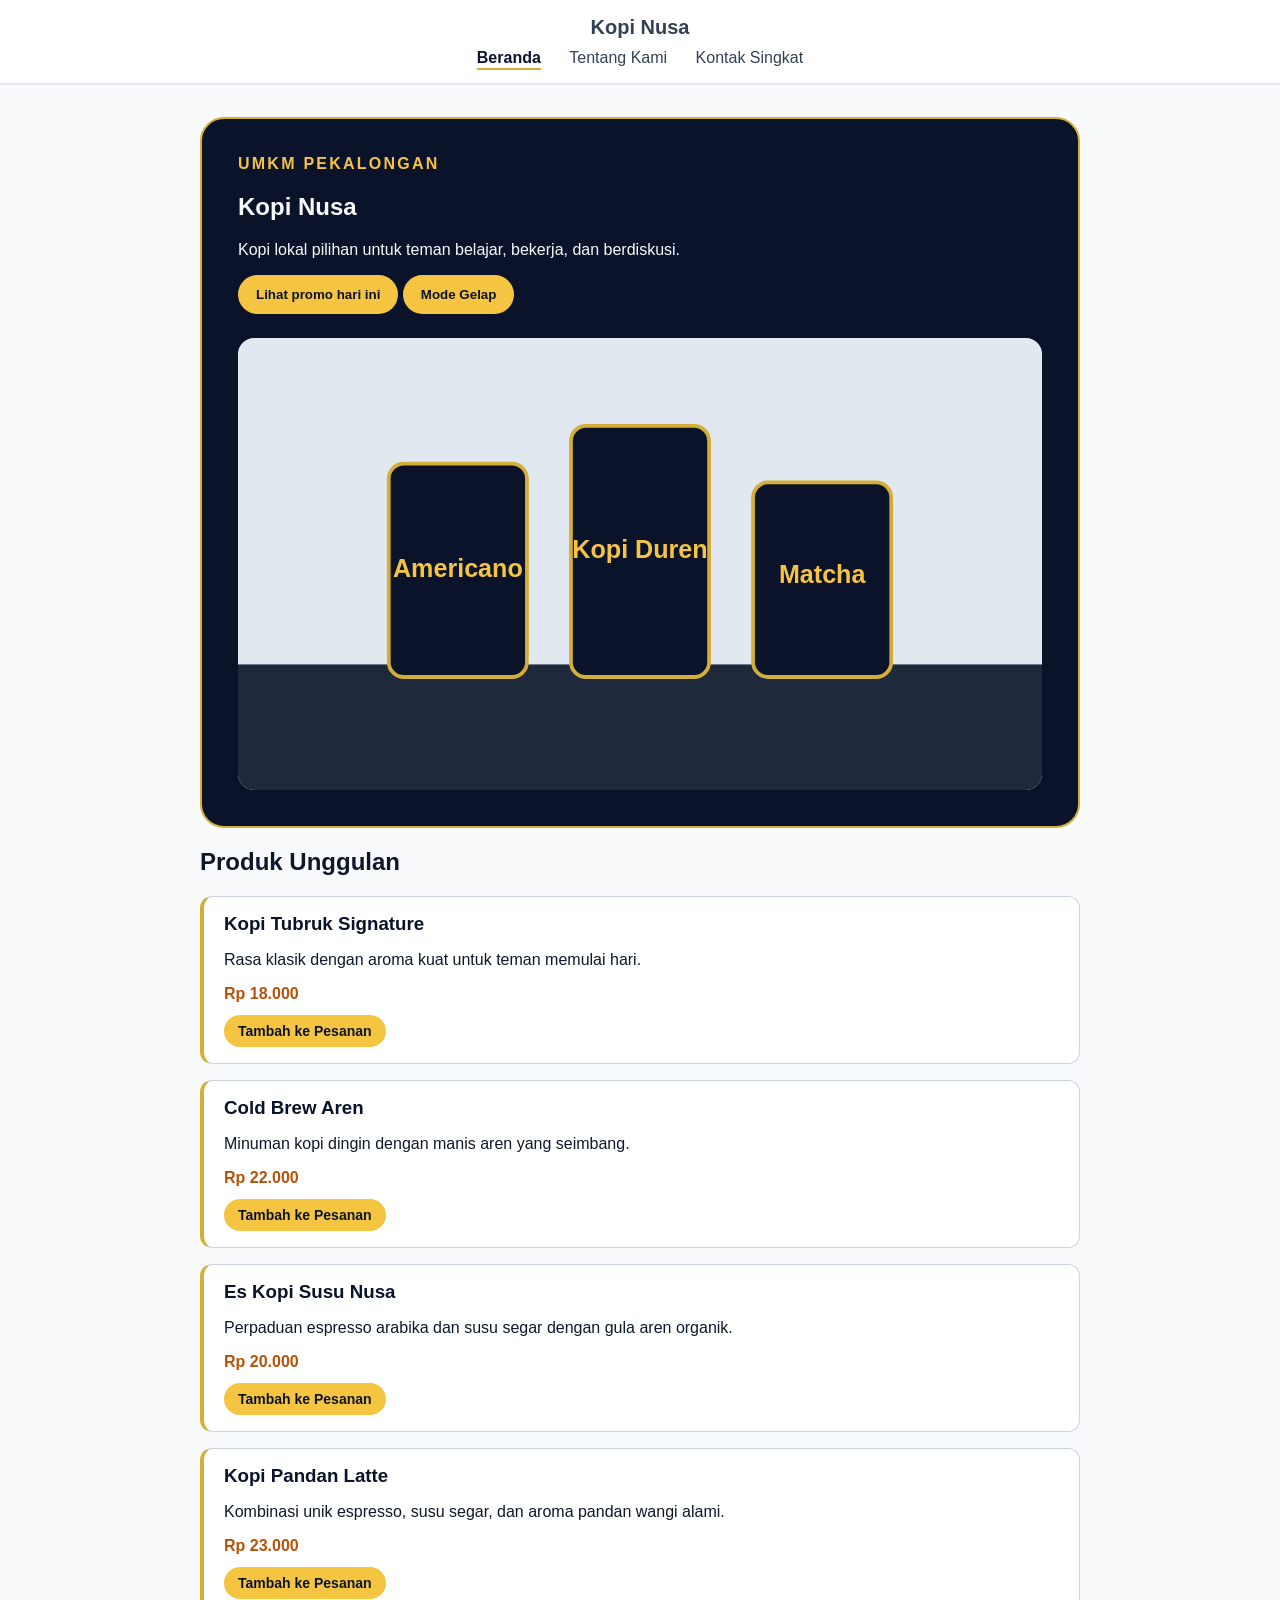
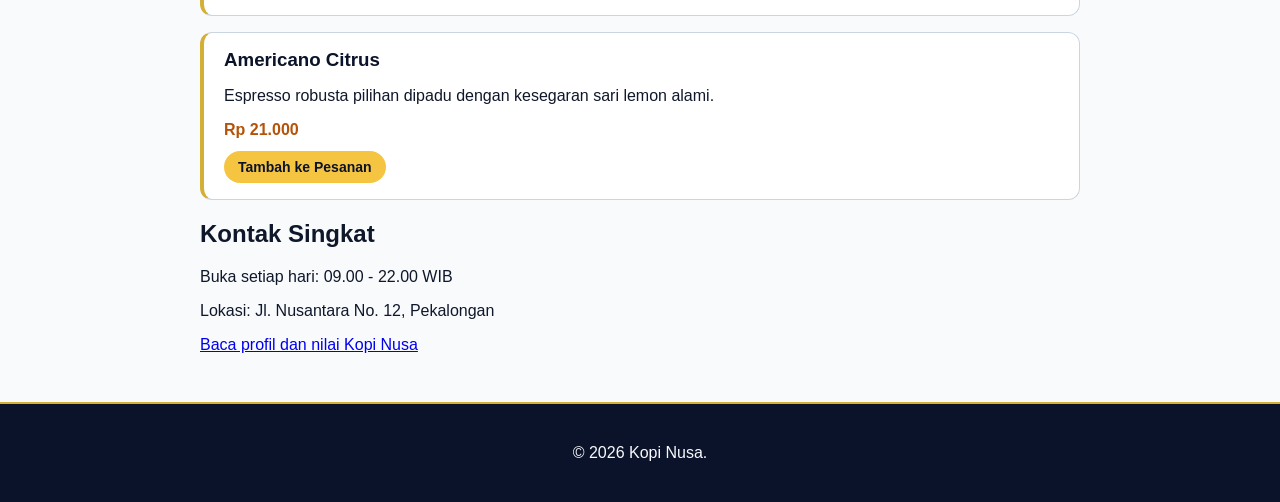
==== index.html @ 015fef8d "Tambah fitur pesanan dan promo" ====
<!doctype html>
<html lang="id">
<head>
  <meta charset="utf-8" />
  <meta name="viewport" content="width=device-width, initial-scale=1.0" />
  <title>Kopi Nusa Website UMKM</title>
  <link rel="stylesheet" href="css/style.css" />
</head>
<body>
 
  <a class="skip-link" href="#konten">Lewati ke konten utama</a>

  <header class="site-header">
    <nav class="nav" aria-label="Navigasi utama">
      <a class="brand" href="index.html">Kopi Nusa</a>
      <ul>
        <li><a aria-current="page" href="index.html">Beranda</a></li>
        <li><a href="js/tentang.html">Tentang Kami</a></li>
        <li><a href="#kontak">Kontak Singkat</a></li>
      </ul>
    </nav>
  </header>

  <main id="konten" class="page">
    <section class="hero" aria-labelledby="hero-title">
      <p class="eyebrow">UMKM Pekalongan</p>
      <h1 id="hero-title">Kopi Nusa</h1>
      <p>Kopi lokal pilihan untuk teman belajar, bekerja, dan berdiskusi.</p>
      <button id="promoButton" type="button">Lihat promo hari ini</button>
      <button id="themeButton" type="button">Mode Gelap</button>
     
      <img src="assets/images/etalase-kopi.svg" alt="Etalase Kopi Nusa berisi kemasan kopi Gayo, Kopi Nusa, dan Aren di atas meja" />
    </section>

    <section aria-labelledby="produk-title">
      <h2 id="produk-title">Produk Unggulan</h2>
      <div class="product-list">
        <article class="product-card">
          <h3>Kopi Tubruk Signature</h3>
          <p>Rasa klasik dengan aroma kuat untuk teman memulai hari.</p>
          <p class="price">Rp 18.000</p>
          <button class="order-button" type="button" aria-label="Tambah Kopi Tubruk Signature ke pesanan">Tambah ke Pesanan</button>
        </article>

        <article class="product-card">
          <h3>Cold Brew Aren</h3>
          <p>Minuman kopi dingin dengan manis aren yang seimbang.</p>
          <p class="price">Rp 22.000</p>
          <button class="order-button" type="button" aria-label="Tambah Cold Brew Aren ke pesanan">Tambah ke Pesanan</button>
        </article>

        <article class="product-card">
          <h3>Es Kopi Susu Nusa</h3>
          <p>Perpaduan espresso arabika dan susu segar dengan gula aren organik.</p>
          <p class="price">Rp 20.000</p>
          <button class="order-button" type="button" aria-label="Tambah Es Kopi Susu Nusa ke pesanan">Tambah ke Pesanan</button>
        </article>

        <article class="product-card">
          <h3>Kopi Pandan Latte</h3>
          <p>Kombinasi unik espresso, susu segar, dan aroma pandan wangi alami.</p>
          <p class="price">Rp 23.000</p>
          <button class="order-button" type="button" aria-label="Tambah Kopi Pandan Latte ke pesanan">Tambah ke Pesanan</button>
        </article>

        <article class="product-card">
          <h3>Americano Citrus</h3>
          <p>Espresso robusta pilihan dipadu dengan kesegaran sari lemon alami.</p>
          <p class="price">Rp 21.000</p>
          <button class="order-button" type="button" aria-label="Tambah Americano Citrus ke pesanan">Tambah ke Pesanan</button>
        </article>
      </div>

      <aside id="ringkasanPesanan" class="order-summary" aria-labelledby="ringkasan-title" hidden>
        <h3 id="ringkasan-title">Ringkasan Pesanan</h3>
        <ul id="daftarPesanan" class="order-list"></ul>
        <p class="order-total">Subtotal: <span id="subtotalPesanan">Rp 0</span></p>
        <p id="infoDiskon" class="order-discount" hidden></p>
        <p class="order-total">Total: <strong id="totalPesanan">Rp 0</strong></p>
        <button id="pesanWhatsApp" class="whatsapp-button" type="button">Pesan via WhatsApp</button>
        <button id="kosongkanPesanan" type="button">Kosongkan Pesanan</button>
      </aside>
    </section>

    <section id="kontak" aria-labelledby="kontak-title">
      <h2 id="kontak-title">Kontak Singkat</h2>
      <p>Buka setiap hari: 09.00 - 22.00 WIB</p>
      <p>Lokasi: Jl. Nusantara No. 12, Pekalongan</p>
      <p><a href="js/tentang.html">Baca profil dan nilai Kopi Nusa</a></p>
    </section>
  </main>

  <footer class="site-footer">
    <p>&copy; 2026 Kopi Nusa.</p>
  </footer>

  <div id="notifikasi" class="notifikasi" role="status" aria-live="polite"></div>

  <script src="js/script.js"></script>
</body>
</html>
---- css/style.css ----
*,
*::before,
*::after {
  box-sizing: border-box;
}

body {
  margin: 0;
  color: #0f172a;
  background: #f8fafc;
  font-family: Arial, sans-serif;
  transition: background-color 0.3s ease, color 0.3s ease;
}

/* 1. Skip Link */
.skip-link {
  position: absolute;
  left: -9999px;
  padding: 10px 14px;
  color: #0b132b;
  font-weight: 700;
  text-decoration: none;
  background: #f5c542;
  border-radius: 8px;
}

.skip-link:focus {
  top: 10px;
  left: 10px;
  z-index: 100;
}

/* 2. Header & Navigasi */
.site-header {
  position: sticky;
  top: 0;
  z-index: 50;
  padding: 16px 20px;
  background: #ffffff;
  border-bottom: 2px solid #e2e8f0;
  transition: background-color 0.3s ease, border-color 0.3s ease;
}

.nav {
  max-width: 920px;
  margin: 0 auto;
  text-align: center; 
}

.brand {
  display: inline-block;
  margin-bottom: 10px;
  color: #0b132b;
  font-size: 1.25rem;
  font-weight: 800;
  text-decoration: none;
}

.nav ul {
  padding: 0;
  margin: 0;
  list-style: none;
}

.nav li {
  display: inline-block;
  margin: 0 12px; 
}
.nav a {
  color: #334155;
  text-decoration: none;
}

.nav a[aria-current="page"] {
  color: #0b132b;
  font-weight: 800;
  border-bottom: 2px solid #d4af37;
  padding-bottom: 2px;
}

/* 3. Indikator Fokus Keyboard */
a:focus-visible,
button:focus-visible {
  outline: 3px solid #2563eb;
  outline-offset: 3px;
}

/* 4. Konten Utama & Hero */
.page {
  max-width: 920px;
  margin: 0 auto;
  padding: 32px 20px;
}

.hero {
  padding: 36px;
  color: #f8fafc;
  background: #0b132b;
  border: 2px solid #d4af37;
  border-radius: 24px;
  transition: background-color 0.3s ease, border-color 0.3s ease;
}

.eyebrow {
  margin: 0 0 8px;
  color: #f5c542;
  font-weight: 700;
  letter-spacing: 0.14em;
  text-transform: uppercase;
}

/* Gambar SVG */
img {
  display: block;
  max-width: 100%;
  height: auto;
  margin-top: 24px;
  border-radius: 16px;
}

/* 5. Kartu Produk */
.product-list {
  display: grid;
  gap: 16px;
  min-width: 0;
}

.product-card {
  min-width: 0;
  padding: 16px 20px;
  background: #ffffff;
  border: 1px solid #cbd5e1;
  border-left: 4px solid #d4af37;
  border-radius: 12px;
  cursor: pointer;
  transition: background-color 0.3s ease, border-color 0.3s ease, transform 0.15s ease;
}

.product-card h3 {
  margin: 0 0 8px;
  color: #0b132b;
  overflow-wrap: anywhere;
}

.product-card p {
  overflow-wrap: anywhere;
}

.price {
  margin: 8px 0 0;
  font-weight: 700;
  color: #b45309;
}

/* 5b. Menu Interaktif & Ringkasan Pesanan */
.product-card:hover {
  border-color: #d4af37;
  transform: translateY(-2px);
}

.order-button {
  margin-top: 12px;
  padding: 8px 14px;
  font-size: 0.875rem;
}

.order-summary {
  max-width: 100%;
  padding: 20px 24px;
  margin-top: 24px;
  background: #ffffff;
  border: 1px solid #cbd5e1;
  border-top: 4px solid #d4af37;
  border-radius: 16px;
  overflow-wrap: anywhere;
  transition: background-color 0.3s ease, border-color 0.3s ease;
}

.order-summary h3 {
  margin: 0 0 12px;
  color: #0b132b;
}

.order-list {
  padding: 0;
  margin: 0 0 12px;
  list-style: none;
}

.order-list li {
  display: flex;
  flex-wrap: wrap;
  justify-content: space-between;
  gap: 8px 16px;
  padding: 8px 0;
  border-bottom: 1px dashed #cbd5e1;
}

.order-list .item-name {
  font-weight: 700;
  overflow-wrap: anywhere;
}

.order-total {
  margin: 8px 0 0;
}

.order-total strong {
  color: #b45309;
}

.order-discount {
  margin: 8px 0 0;
  color: #15803d;
  font-weight: 700;
}

#kosongkanPesanan {
  margin-top: 16px;
  background: #e2e8f0;
}

.whatsapp-button {
  margin-top: 16px;
  margin-right: 8px;
  color: #ffffff;
  background: #15803d;
}

.whatsapp-button:hover {
  background: #166534;
}

.remove-button {
  padding: 2px 4px;
  color: #b91c1c;
  font-size: 0.8rem;
  font-weight: 700;
  background: transparent;
  text-decoration: underline;
}

.remove-button:hover {
  color: #7f1d1d;
}

/* 5c. Notifikasi Mengambang */
.notifikasi {
  position: fixed;
  right: 20px;
  bottom: 20px;
  z-index: 200;
  max-width: min(360px, calc(100vw - 40px));
  padding: 14px 18px;
  color: #0b132b;
  font-weight: 700;
  background: #f5c542;
  border-left: 6px solid #b45309;
  border-radius: 12px;
  box-shadow: 0 12px 30px rgba(15, 23, 42, 0.25);
  opacity: 0;
  transform: translateY(12px);
  pointer-events: none;
  transition: opacity 0.25s ease, transform 0.25s ease;
}

.notifikasi.show {
  opacity: 1;
  transform: translateY(0);
}

button {
  padding: 12px 18px;
  color: #0b132b;
  font-weight: 700;
  cursor: pointer;
  background: #f5c542;
  border: 0;
  border-radius: 999px;
}

/* 6. Footer */
.site-footer {
  padding: 24px 20px;
  color: #f8fafc;
  text-align: center;
  background: #0b132b;
  border-top: 2px solid #d4af37;
}

body.dark-mode {
  color: #f1f5f9;
  background: #050811;
}

body.dark-mode .site-header {
  background: #0b132b;
  border-bottom-color: #1e293b;
}

body.dark-mode .brand,
body.dark-mode .nav a[aria-current="page"] {
  color: #f5c542;
}

body.dark-mode .nav a {
  color: #cbd5e1;
}

body.dark-mode .hero {
  background: #111c3a;
  border-color: #f5c542;
}

body.dark-mode .product-card {
  background: #0b132b;
  border-color: #1e293b;
  border-left-color: #f5c542;
}

body.dark-mode .product-card h3 {
  color: #f8fafc;
}

body.dark-mode .price {
  color: #f5c542;
}

body.dark-mode .order-summary {
  background: #0b132b;
  border-color: #1e293b;
  border-top-color: #f5c542;
}

body.dark-mode .order-summary h3 {
  color: #f8fafc;
}

body.dark-mode .order-list li {
  border-bottom-color: #1e293b;
}

body.dark-mode .order-total strong {
  color: #f5c542;
}

body.dark-mode .order-discount {
  color: #4ade80;
}

body.dark-mode #kosongkanPesanan {
  color: #0b132b;
  background: #cbd5e1;
}

body.dark-mode .remove-button {
  color: #fca5a5;
}

body.dark-mode .remove-button:hover {
  color: #fecaca;
}

/* 7. Penyesuaian Layar Smartphone */
@media (max-width: 480px) {
  .site-header {
    padding: 14px 16px;
  }

  .nav li {
    margin: 0 8px;
  }

  .page {
    padding: 24px 16px;
  }

  .hero {
    padding: 24px 20px;
    border-radius: 18px;
  }

  .hero button {
    max-width: 100%;
    white-space: normal;
  }

  .product-card {
    padding: 14px 16px;
  }

  .product-card .order-button {
    width: 100%;
    margin-top: 14px;
  }

  .order-summary {
    padding: 16px;
    margin-top: 20px;
    border-radius: 14px;
  }

  .order-list li {
    display: grid;
    grid-template-columns: minmax(0, 1fr) auto;
    align-items: center;
    gap: 4px 12px;
  }

  .order-list .item-name {
    grid-column: 1 / -1;
  }

  .order-list .remove-button {
    justify-self: end;
  }

  .order-summary > button {
    width: 100%;
    margin: 12px 0 0;
  }

  .order-summary #kosongkanPesanan {
    margin-top: 8px;
  }

  .notifikasi {
    right: 12px;
    bottom: 12px;
    left: 12px;
    max-width: none;
    padding: 12px 14px;
  }
}
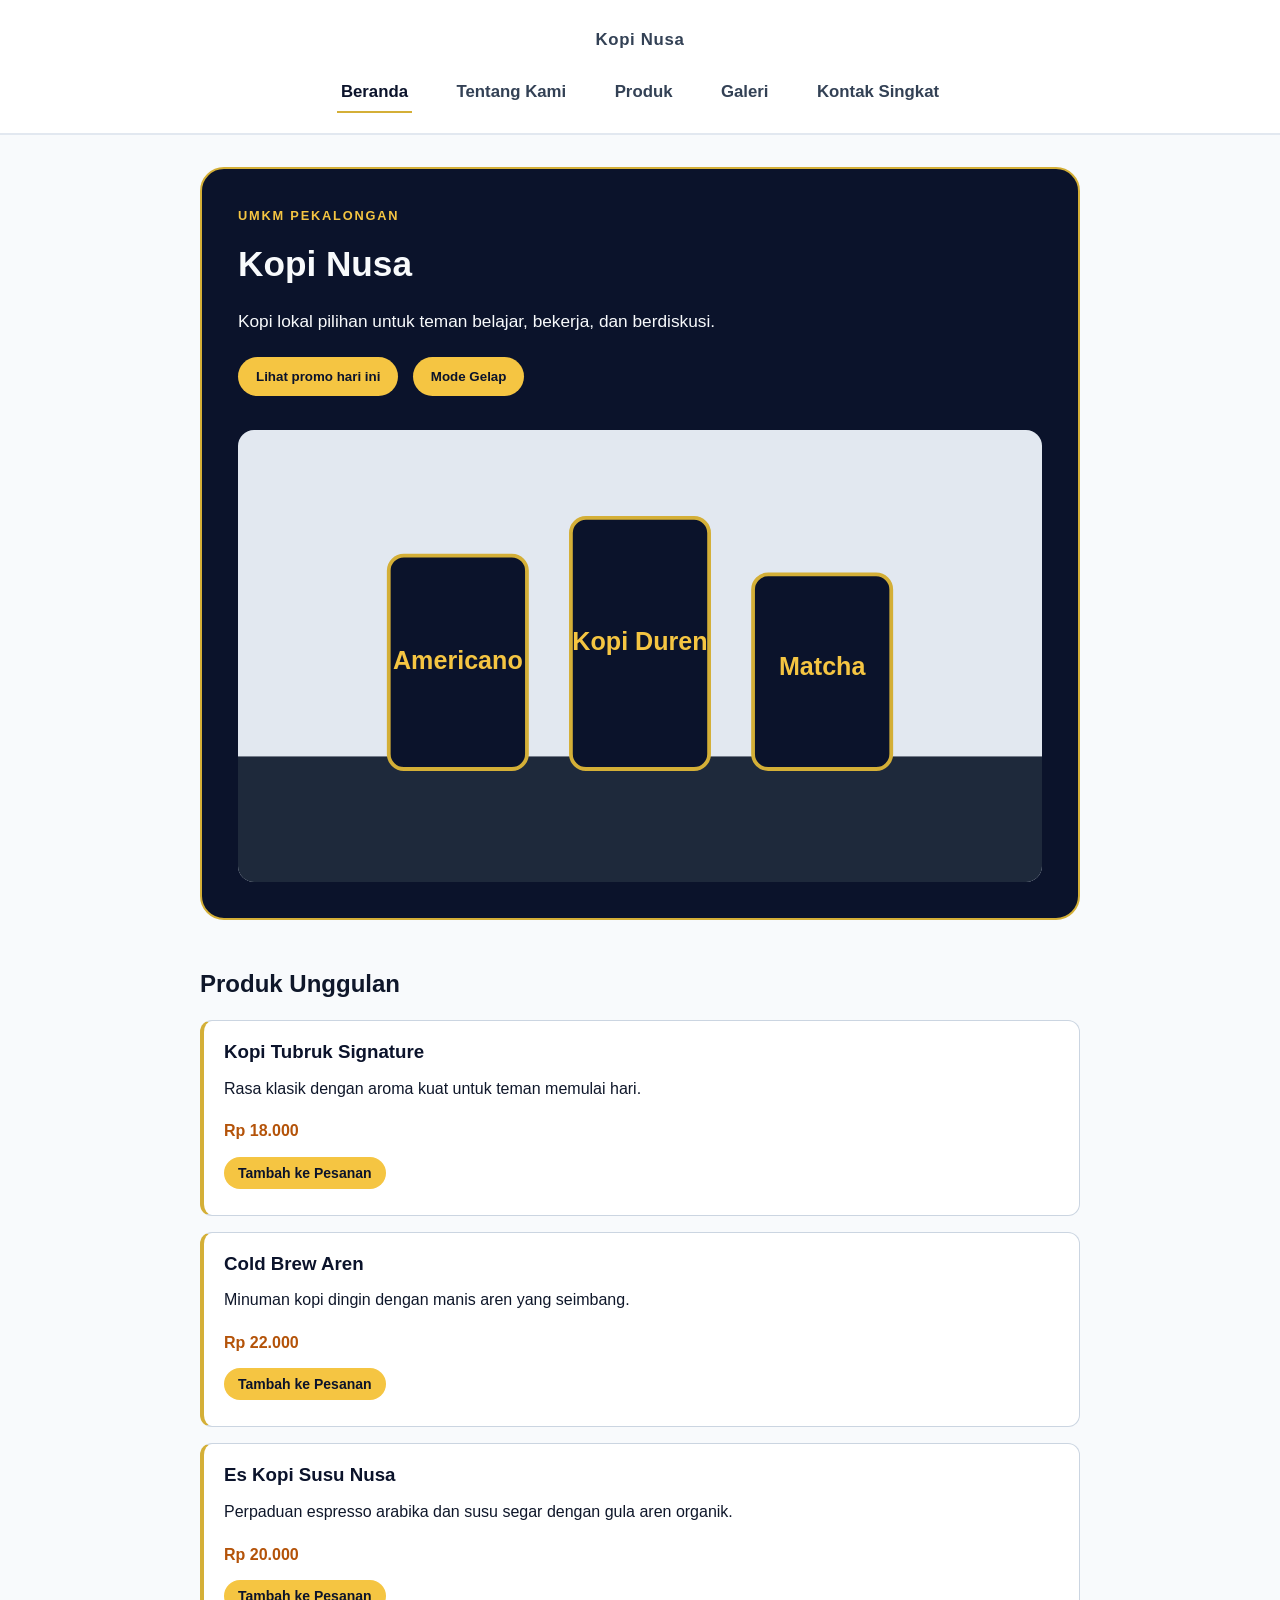
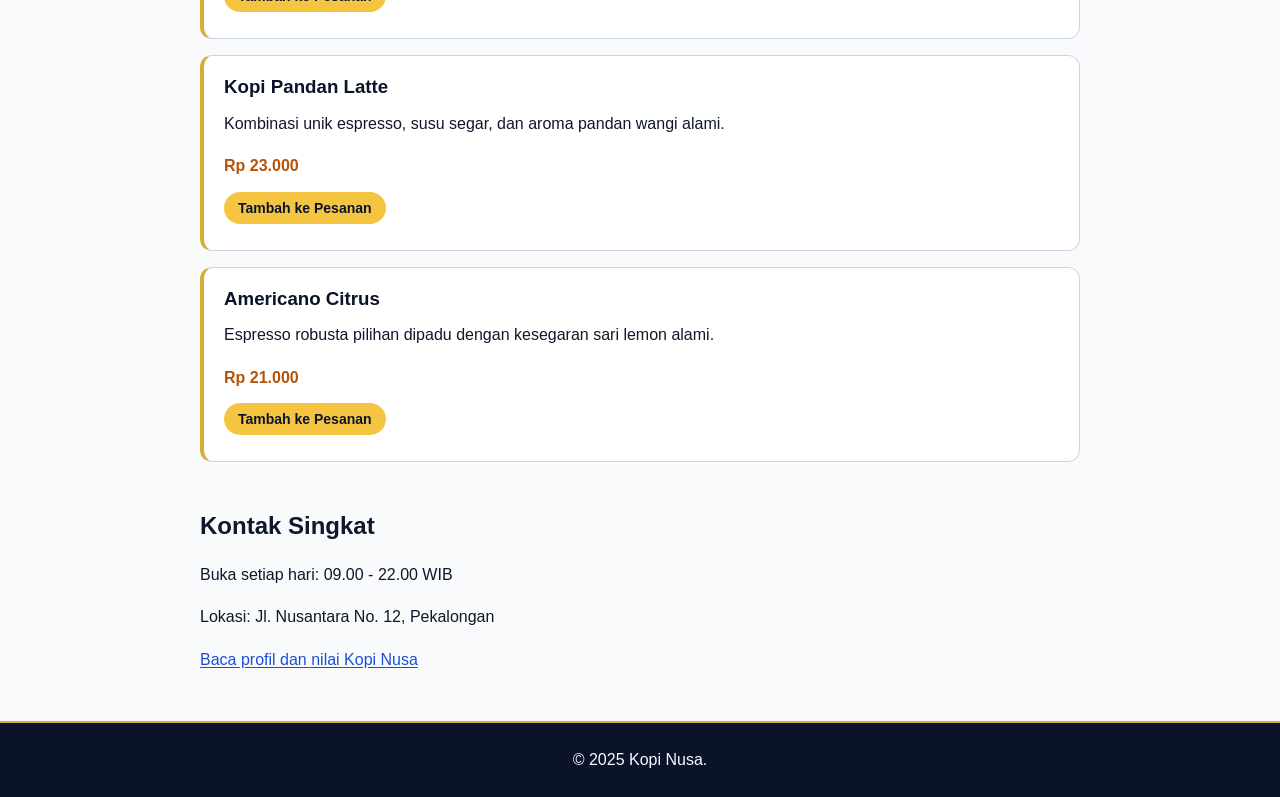
==== commit d6f16781: "P03" ====
--- a/index.html
+++ b/index.html
@@ -15,7 +15,9 @@
       <a class="brand" href="index.html">Kopi Nusa</a>
       <ul>
         <li><a aria-current="page" href="index.html">Beranda</a></li>
-        <li><a href="js/tentang.html">Tentang Kami</a></li>
+        <li><a href="tentang.html">Tentang Kami</a></li>
+        <li><a href="produk.html">Produk</a></li>
+        <li><a href="galeri.html">Galeri</a></li>
         <li><a href="#kontak">Kontak Singkat</a></li>
       </ul>
     </nav>
@@ -86,12 +88,12 @@
       <h2 id="kontak-title">Kontak Singkat</h2>
       <p>Buka setiap hari: 09.00 - 22.00 WIB</p>
       <p>Lokasi: Jl. Nusantara No. 12, Pekalongan</p>
-      <p><a href="js/tentang.html">Baca profil dan nilai Kopi Nusa</a></p>
+      <p><a href="tentang.html">Baca profil dan nilai Kopi Nusa</a></p>
     </section>
   </main>
 
   <footer class="site-footer">
-    <p>&copy; 2026 Kopi Nusa.</p>
+    <p>&copy; 2025 Kopi Nusa.</p>
   </footer>
 
   <div id="notifikasi" class="notifikasi" role="status" aria-live="polite"></div>
--- a/css/style.css
+++ b/css/style.css
@@ -9,7 +9,12 @@
   color: #0f172a;
   background: #f8fafc;
   font-family: Arial, sans-serif;
+  line-height: 1.65;
   transition: background-color 0.3s ease, color 0.3s ease;
+}
+
+p {
+  margin: 0 0 16px;
 }
 
 /* 1. Skip Link */
@@ -35,7 +40,7 @@
   position: sticky;
   top: 0;
   z-index: 50;
-  padding: 16px 20px;
+  padding: 20px;
   background: #ffffff;
   border-bottom: 2px solid #e2e8f0;
   transition: background-color 0.3s ease, border-color 0.3s ease;
@@ -49,10 +54,11 @@
 
 .brand {
   display: inline-block;
-  margin-bottom: 10px;
-  color: #0b132b;
-  font-size: 1.25rem;
+  margin-bottom: 12px;
+  color: #0b132b;
+  font-size: 1.6rem;
   font-weight: 800;
+  letter-spacing: 0.04em;
   text-decoration: none;
 }
 
@@ -64,18 +70,27 @@
 
 .nav li {
   display: inline-block;
-  margin: 0 12px; 
-}
+  margin: 0 18px; 
+}
+
 .nav a {
+  display: inline-block;
+  padding: 6px 4px;
   color: #334155;
+  font-size: 1.05rem;
+  font-weight: 600;
   text-decoration: none;
+  transition: color 0.2s ease;
+}
+
+.nav a:hover {
+  color: #d4af37;
 }
 
 .nav a[aria-current="page"] {
   color: #0b132b;
   font-weight: 800;
   border-bottom: 2px solid #d4af37;
-  padding-bottom: 2px;
 }
 
 /* 3. Indikator Fokus Keyboard */
@@ -92,6 +107,15 @@
   padding: 32px 20px;
 }
 
+main section + section {
+  margin-top: 44px;
+}
+
+h2 {
+  margin: 0 0 16px;
+  font-size: 1.5rem;
+}
+
 .hero {
   padding: 36px;
   color: #f8fafc;
@@ -99,6 +123,21 @@
   border: 2px solid #d4af37;
   border-radius: 24px;
   transition: background-color 0.3s ease, border-color 0.3s ease;
+}
+
+.hero h1 {
+  margin: 0 0 14px;
+  font-size: 2.2rem;
+}
+
+.hero p {
+  margin: 0 0 22px;
+  font-size: 1.08rem;
+}
+
+.hero .eyebrow {
+  margin: 0 0 8px;
+  font-size: 0.8rem;
 }
 
 .eyebrow {
@@ -120,9 +159,11 @@
 
 /* 5. Kartu Produk */
 .product-list {
-  display: grid;
-  gap: 16px;
   min-width: 0;
+}
+
+.product-card + .product-card {
+  margin-top: 16px;
 }
 
 .product-card {
@@ -188,17 +229,32 @@
 }
 
 .order-list li {
-  display: flex;
-  flex-wrap: wrap;
-  justify-content: space-between;
-  gap: 8px 16px;
   padding: 8px 0;
   border-bottom: 1px dashed #cbd5e1;
+  overflow-wrap: anywhere;
+}
+
+.order-list li::after {
+  display: block;
+  clear: both;
+  content: "";
 }
 
 .order-list .item-name {
+  float: left;
+  margin-right: 16px;
   font-weight: 700;
   overflow-wrap: anywhere;
+}
+
+.order-list li > span:nth-child(2) {
+  float: right;
+  margin-left: 16px;
+}
+
+.order-list .remove-button {
+  float: right;
+  margin-left: 12px;
 }
 
 .order-total {
@@ -233,6 +289,7 @@
 
 .remove-button {
   padding: 2px 4px;
+  margin: 0 0 0 12px;
   color: #b91c1c;
   font-size: 0.8rem;
   font-weight: 700;
@@ -271,6 +328,8 @@
 
 button {
   padding: 12px 18px;
+  margin-right: 10px;
+  margin-bottom: 10px;
   color: #0b132b;
   font-weight: 700;
   cursor: pointer;
@@ -288,6 +347,10 @@
   border-top: 2px solid #d4af37;
 }
 
+.site-footer p {
+  margin: 0;
+}
+
 body.dark-mode {
   color: #f1f5f9;
   background: #050811;
@@ -307,6 +370,10 @@
   color: #cbd5e1;
 }
 
+body.dark-mode .nav a:hover {
+  color: #f5c542;
+}
+
 body.dark-mode .hero {
   background: #111c3a;
   border-color: #f5c542;
@@ -361,74 +428,140 @@
   color: #fecaca;
 }
 
-/* 7. Penyesuaian Layar Smartphone */
-@media (max-width: 480px) {
-  .site-header {
-    padding: 14px 16px;
-  }
-
-  .nav li {
-    margin: 0 8px;
-  }
-
-  .page {
-    padding: 24px 16px;
-  }
-
-  .hero {
-    padding: 24px 20px;
-    border-radius: 18px;
-  }
-
-  .hero button {
-    max-width: 100%;
-    white-space: normal;
-  }
-
-  .product-card {
-    padding: 14px 16px;
-  }
-
-  .product-card .order-button {
-    width: 100%;
-    margin-top: 14px;
-  }
-
-  .order-summary {
-    padding: 16px;
-    margin-top: 20px;
-    border-radius: 14px;
-  }
-
-  .order-list li {
-    display: grid;
-    grid-template-columns: minmax(0, 1fr) auto;
-    align-items: center;
-    gap: 4px 12px;
-  }
-
-  .order-list .item-name {
-    grid-column: 1 / -1;
-  }
-
-  .order-list .remove-button {
-    justify-self: end;
-  }
-
-  .order-summary > button {
-    width: 100%;
-    margin: 12px 0 0;
-  }
-
-  .order-summary #kosongkanPesanan {
-    margin-top: 8px;
-  }
-
-  .notifikasi {
-    right: 12px;
-    bottom: 12px;
-    left: 12px;
-    max-width: none;
-    padding: 12px 14px;
-  }
+/* 7. Figure, Caption, dan Tabel Katalog */
+figure {
+  margin: 0 0 20px;
+}
+
+.media-card {
+  padding: 16px;
+  background: #ffffff;
+  border: 1px solid #cbd5e1;
+  border-left: 4px solid #d4af37;
+  border-radius: 16px;
+  transition: background-color 0.3s ease, border-color 0.3s ease;
+}
+
+.media-card img {
+  margin-top: 0;
+  border-radius: 12px;
+}
+
+figcaption {
+  margin-top: 12px;
+  color: #475569;
+  font-size: 0.95rem;
+  line-height: 1.55;
+}
+
+.gallery-list {
+  margin-top: 16px;
+}
+
+.page audio {
+  display: block;
+  width: 100%;
+  margin-top: 12px;
+}
+
+table {
+  width: 100%;
+  margin-top: 16px;
+  color: #0f172a;
+  background: #ffffff;
+  border: 1px solid #cbd5e1;
+  border-collapse: collapse;
+  transition: background-color 0.3s ease, color 0.3s ease, border-color 0.3s ease;
+}
+
+table + p {
+  margin-top: 16px;
+}
+
+caption {
+  padding: 12px 0;
+  color: #0b132b;
+  font-size: 1.05rem;
+  font-weight: 800;
+  text-align: left;
+}
+
+th,
+td {
+  padding: 12px;
+  text-align: left;
+  vertical-align: top;
+  border-bottom: 1px solid #cbd5e1;
+}
+
+thead th {
+  color: #0b132b;
+  background: #f5c542;
+  border-bottom: 2px solid #d4af37;
+}
+
+tbody th {
+  color: #0b132b;
+  background: #f8fafc;
+  overflow-wrap: anywhere;
+}
+
+tbody tr:last-child th,
+tbody tr:last-child td {
+  border-bottom: 0;
+}
+
+tbody tr:hover td,
+tbody tr:hover th {
+  background: #fef3c7;
+}
+
+body.dark-mode .media-card {
+  background: #0b132b;
+  border-color: #1e293b;
+  border-left-color: #f5c542;
+}
+
+body.dark-mode figcaption {
+  color: #cbd5e1;
+}
+
+body.dark-mode table {
+  color: #f1f5f9;
+  background: #0b132b;
+  border-color: #1e293b;
+}
+
+body.dark-mode caption {
+  color: #f5c542;
+}
+
+body.dark-mode th,
+body.dark-mode td {
+  border-bottom-color: #1e293b;
+}
+
+body.dark-mode thead th {
+  color: #0b132b;
+  background: #f5c542;
+  border-bottom-color: #d4af37;
+}
+
+body.dark-mode tbody th {
+  color: #f5c542;
+  background: #111c3a;
+}
+
+body.dark-mode tbody tr:hover td,
+body.dark-mode tbody tr:hover th {
+  background: #1e293b;
+}
+
+.page a {
+  color: #1d4ed8;
+  text-underline-offset: 2px;
+}
+
+body.dark-mode .page a {
+  color: #f5c542;
 }
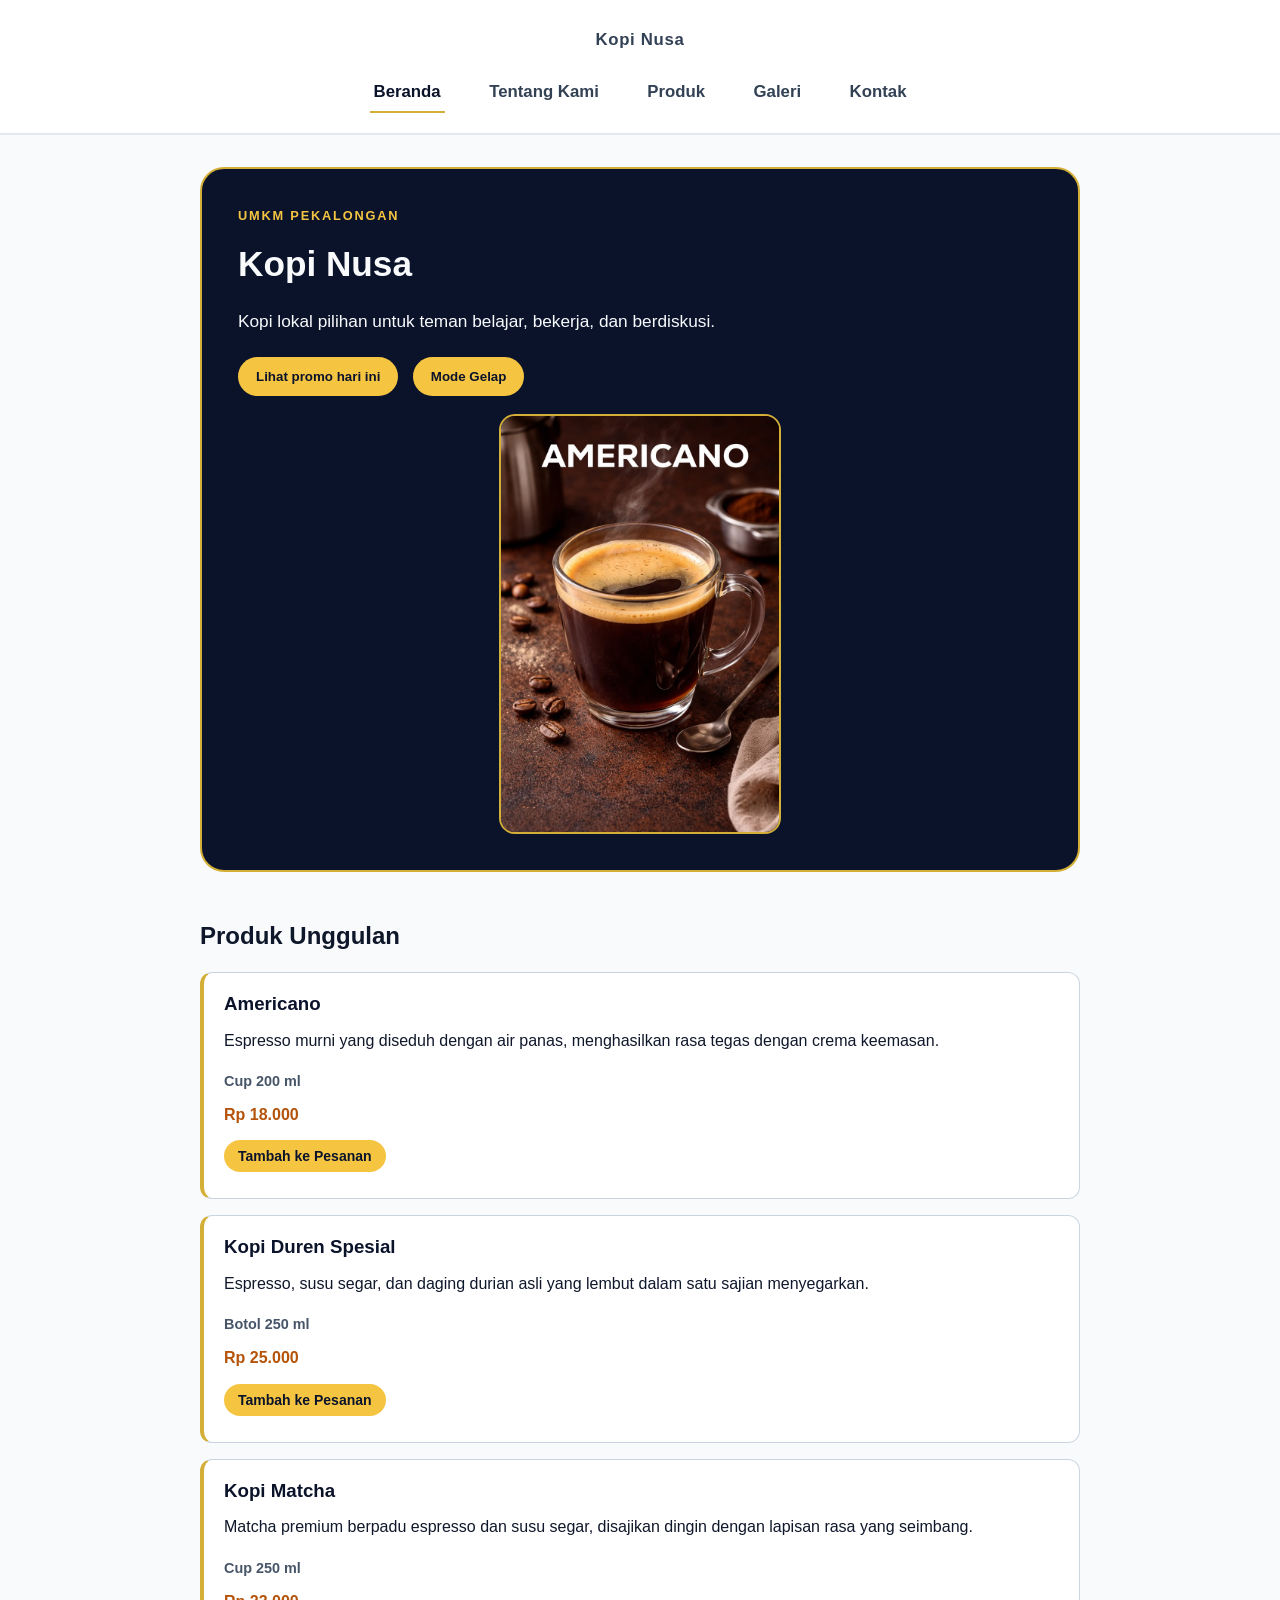
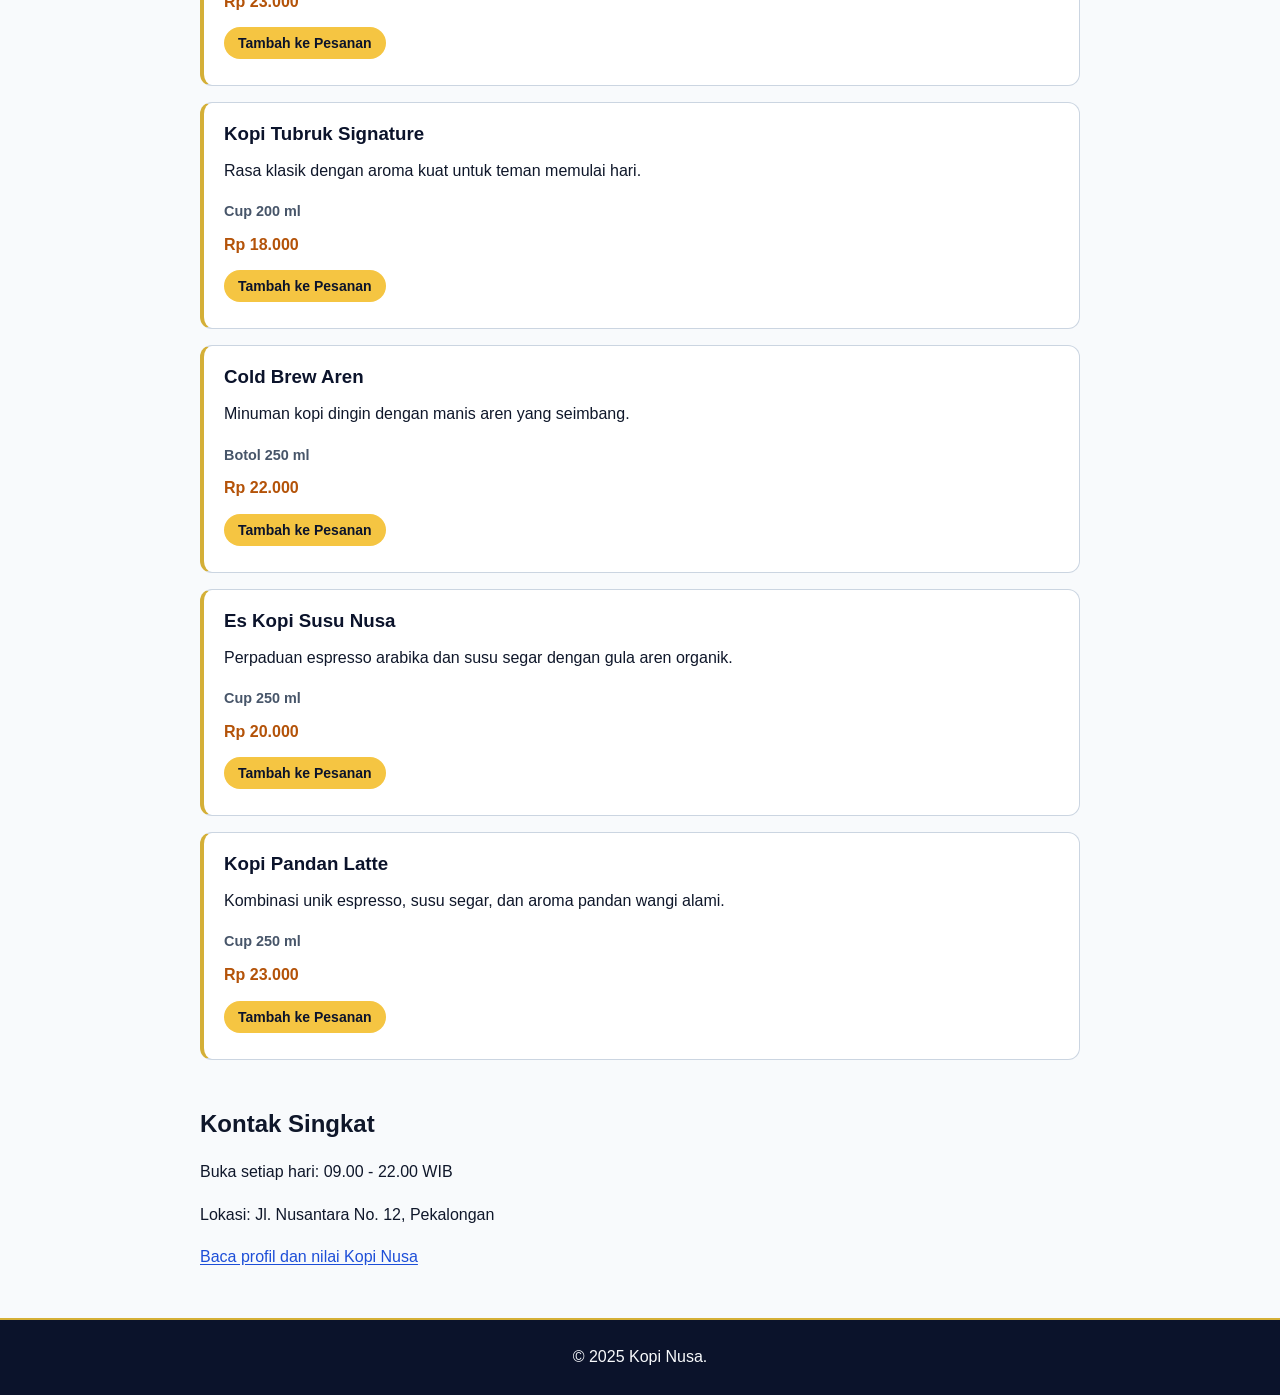
==== commit 8524833b: "P04" ====
--- a/index.html
+++ b/index.html
@@ -18,7 +18,7 @@
         <li><a href="tentang.html">Tentang Kami</a></li>
         <li><a href="produk.html">Produk</a></li>
         <li><a href="galeri.html">Galeri</a></li>
-        <li><a href="#kontak">Kontak Singkat</a></li>
+        <li><a href="kontak.html">Kontak</a></li>
       </ul>
     </nav>
   </header>
@@ -31,15 +31,40 @@
       <button id="promoButton" type="button">Lihat promo hari ini</button>
       <button id="themeButton" type="button">Mode Gelap</button>
      
-      <img src="assets/images/etalase-kopi.svg" alt="Etalase Kopi Nusa berisi kemasan kopi Gayo, Kopi Nusa, dan Aren di atas meja" />
+      <img src="assets/images/americano.jpeg" alt="Segelas americano panas bercrema keemasan di atas meja kayu, ditemani biji kopi dan sendok" />
     </section>
 
     <section aria-labelledby="produk-title">
       <h2 id="produk-title">Produk Unggulan</h2>
       <div class="product-list">
         <article class="product-card">
+          <h3>Americano</h3>
+          <p>Espresso murni yang diseduh dengan air panas, menghasilkan rasa tegas dengan crema keemasan.</p>
+          <p class="product-size">Cup 200 ml</p>
+          <p class="price">Rp 18.000</p>
+          <button class="order-button" type="button" aria-label="Tambah Americano ke pesanan">Tambah ke Pesanan</button>
+        </article>
+
+        <article class="product-card">
+          <h3>Kopi Duren Spesial</h3>
+          <p>Espresso, susu segar, dan daging durian asli yang lembut dalam satu sajian menyegarkan.</p>
+          <p class="product-size">Botol 250 ml</p>
+          <p class="price">Rp 25.000</p>
+          <button class="order-button" type="button" aria-label="Tambah Kopi Duren Spesial ke pesanan">Tambah ke Pesanan</button>
+        </article>
+
+        <article class="product-card">
+          <h3>Kopi Matcha</h3>
+          <p>Matcha premium berpadu espresso dan susu segar, disajikan dingin dengan lapisan rasa yang seimbang.</p>
+          <p class="product-size">Cup 250 ml</p>
+          <p class="price">Rp 23.000</p>
+          <button class="order-button" type="button" aria-label="Tambah Kopi Matcha ke pesanan">Tambah ke Pesanan</button>
+        </article>
+
+        <article class="product-card">
           <h3>Kopi Tubruk Signature</h3>
           <p>Rasa klasik dengan aroma kuat untuk teman memulai hari.</p>
+          <p class="product-size">Cup 200 ml</p>
           <p class="price">Rp 18.000</p>
           <button class="order-button" type="button" aria-label="Tambah Kopi Tubruk Signature ke pesanan">Tambah ke Pesanan</button>
         </article>
@@ -47,6 +72,7 @@
         <article class="product-card">
           <h3>Cold Brew Aren</h3>
           <p>Minuman kopi dingin dengan manis aren yang seimbang.</p>
+          <p class="product-size">Botol 250 ml</p>
           <p class="price">Rp 22.000</p>
           <button class="order-button" type="button" aria-label="Tambah Cold Brew Aren ke pesanan">Tambah ke Pesanan</button>
         </article>
@@ -54,6 +80,7 @@
         <article class="product-card">
           <h3>Es Kopi Susu Nusa</h3>
           <p>Perpaduan espresso arabika dan susu segar dengan gula aren organik.</p>
+          <p class="product-size">Cup 250 ml</p>
           <p class="price">Rp 20.000</p>
           <button class="order-button" type="button" aria-label="Tambah Es Kopi Susu Nusa ke pesanan">Tambah ke Pesanan</button>
         </article>
@@ -61,15 +88,9 @@
         <article class="product-card">
           <h3>Kopi Pandan Latte</h3>
           <p>Kombinasi unik espresso, susu segar, dan aroma pandan wangi alami.</p>
+          <p class="product-size">Cup 250 ml</p>
           <p class="price">Rp 23.000</p>
           <button class="order-button" type="button" aria-label="Tambah Kopi Pandan Latte ke pesanan">Tambah ke Pesanan</button>
-        </article>
-
-        <article class="product-card">
-          <h3>Americano Citrus</h3>
-          <p>Espresso robusta pilihan dipadu dengan kesegaran sari lemon alami.</p>
-          <p class="price">Rp 21.000</p>
-          <button class="order-button" type="button" aria-label="Tambah Americano Citrus ke pesanan">Tambah ke Pesanan</button>
         </article>
       </div>
 
--- a/css/style.css
+++ b/css/style.css
@@ -148,13 +148,22 @@
   text-transform: uppercase;
 }
 
-/* Gambar SVG */
+/* Gambar */
 img {
   display: block;
   max-width: 100%;
   height: auto;
   margin-top: 24px;
   border-radius: 16px;
+}
+
+/* Foto produk: jaga proporsi dan batasi tinggi agar tidak memenuhi layar */
+.hero img {
+  width: auto;
+  max-height: 420px;
+  margin: 8px auto 0;
+  border: 2px solid #d4af37;
+  object-fit: contain;
 }
 
 /* 5. Kartu Produk */
@@ -191,6 +200,13 @@
   margin: 8px 0 0;
   font-weight: 700;
   color: #b45309;
+}
+
+.product-size {
+  margin: 8px 0 0;
+  color: #475569;
+  font-size: 0.9rem;
+  font-weight: 600;
 }
 
 /* 5b. Menu Interaktif & Ringkasan Pesanan */
@@ -393,6 +409,10 @@
   color: #f5c542;
 }
 
+body.dark-mode .product-size {
+  color: #cbd5e1;
+}
+
 body.dark-mode .order-summary {
   background: #0b132b;
   border-color: #1e293b;
@@ -443,8 +463,13 @@
 }
 
 .media-card img {
-  margin-top: 0;
+  width: 100%;
+  height: 360px;
+  margin: 0;
+  background: #f1f5f9;
+  border: 1px solid #e2e8f0;
   border-radius: 12px;
+  object-fit: contain;
 }
 
 figcaption {
@@ -522,6 +547,11 @@
   border-left-color: #f5c542;
 }
 
+body.dark-mode .media-card img {
+  background: #111c3a;
+  border-color: #1e293b;
+}
+
 body.dark-mode figcaption {
   color: #cbd5e1;
 }
@@ -564,4 +594,125 @@
 
 body.dark-mode .page a {
   color: #f5c542;
+}
+
+/* 8. Formulir Kontak (P04) */
+.field {
+  margin-bottom: 18px;
+}
+
+.field label {
+  display: block;
+  margin-bottom: 6px;
+  font-weight: 600;
+}
+
+input[type="text"],
+input[type="email"],
+input[type="tel"],
+select,
+textarea {
+  width: 100%;
+  padding: 10px 12px;
+  color: #0f172a;
+  font-family: inherit;
+  font-size: 1rem;
+  line-height: 1.5;
+  background: #ffffff;
+  border: 1px solid #cbd5e1;
+  border-radius: 10px;
+  box-sizing: border-box;
+  transition: background-color 0.3s ease, color 0.3s ease, border-color 0.3s ease;
+}
+
+input[type="text"]:focus,
+input[type="email"]:focus,
+input[type="tel"]:focus,
+select:focus,
+textarea:focus {
+  border-color: #d4af37;
+  outline: 3px solid #2563eb;
+  outline-offset: 1px;
+}
+
+textarea {
+  min-height: 120px;
+  resize: vertical;
+}
+
+#whatsapp-help {
+  display: block;
+  margin-top: 6px;
+  color: #475569;
+}
+
+fieldset {
+  margin: 0 0 18px;
+  padding: 14px 16px;
+  border: 1px solid #cbd5e1;
+  border-radius: 12px;
+}
+
+legend {
+  padding: 0 6px;
+  font-weight: 700;
+}
+
+fieldset label {
+  display: inline-block;
+  margin: 6px 18px 6px 0;
+  cursor: pointer;
+}
+
+fieldset input[type="radio"] {
+  margin-right: 6px;
+  vertical-align: middle;
+  accent-color: #d4af37;
+}
+
+#preview-form {
+  padding: 18px;
+  margin: 12px 0 0;
+  color: #f8fafc;
+  font-family: Consolas, "Courier New", monospace;
+  font-size: 0.95rem;
+  line-height: 1.6;
+  white-space: pre-wrap;
+  overflow-wrap: anywhere;
+  background: #0b132b;
+  border: 1px solid #d4af37;
+  border-radius: 12px;
+}
+
+body.dark-mode input[type="text"],
+body.dark-mode input[type="email"],
+body.dark-mode input[type="tel"],
+body.dark-mode select,
+body.dark-mode textarea {
+  color: #f1f5f9;
+  background: #111c3a;
+  border-color: #1e293b;
+}
+
+body.dark-mode select option {
+  color: #0b132b;
+  background: #ffffff;
+}
+
+body.dark-mode #whatsapp-help {
+  color: #cbd5e1;
+}
+
+body.dark-mode fieldset {
+  border-color: #1e293b;
+}
+
+body.dark-mode legend {
+  color: #f5c542;
+}
+
+body.dark-mode #preview-form {
+  color: #f8fafc;
+  background: #111c3a;
+  border-color: #f5c542;
 }
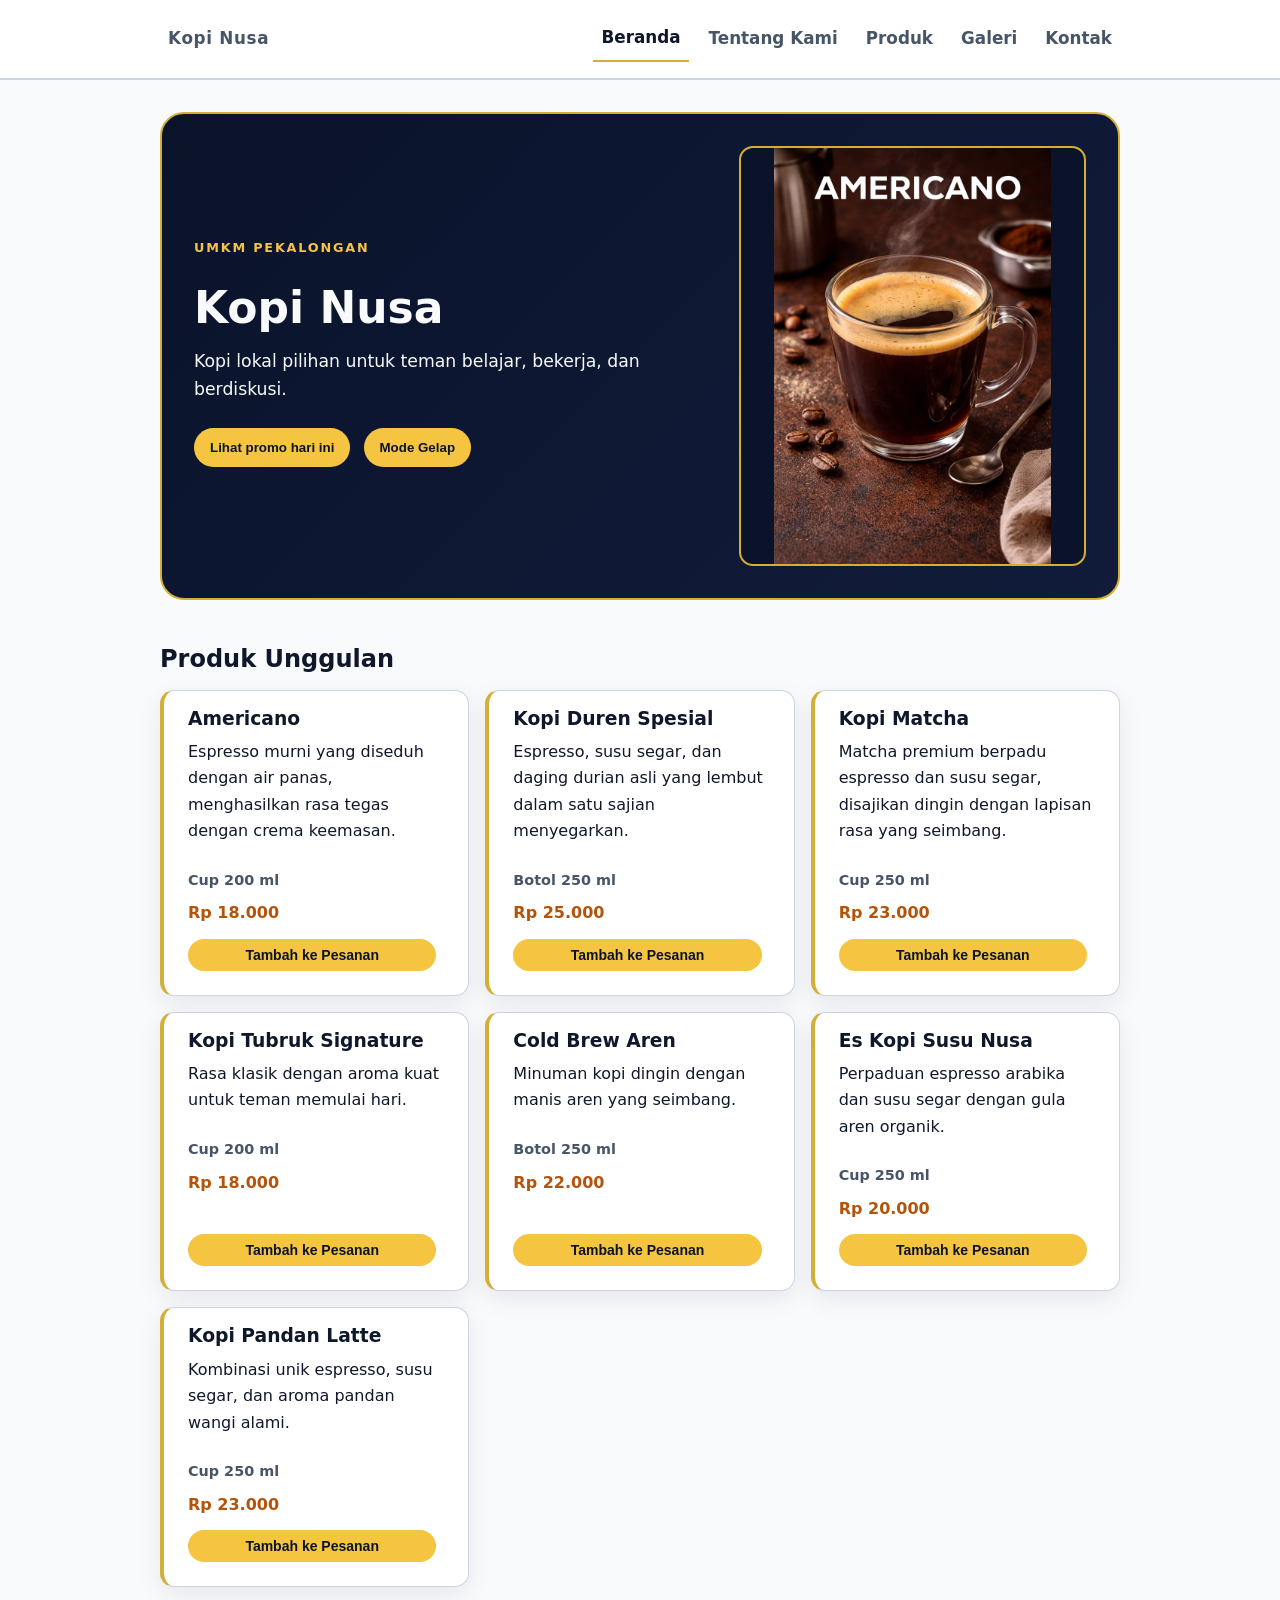
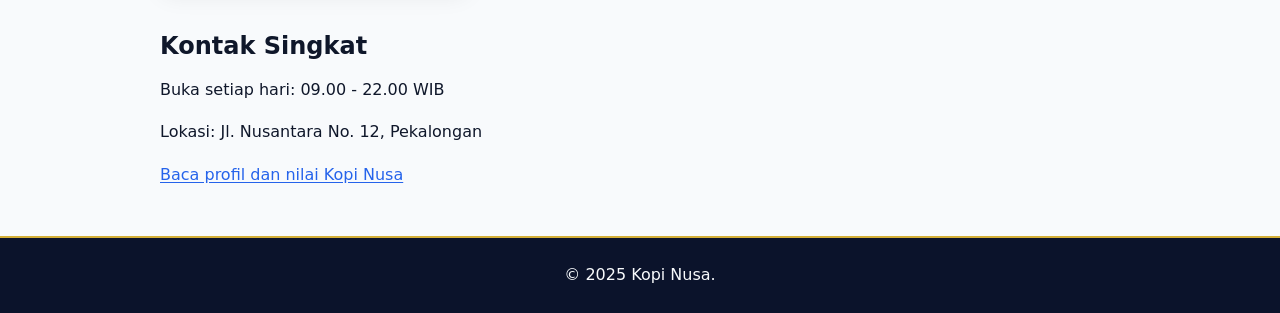
==== commit 23c523ca: "P06" ====
--- a/index.html
+++ b/index.html
@@ -25,18 +25,20 @@
 
   <main id="konten" class="page">
     <section class="hero" aria-labelledby="hero-title">
-      <p class="eyebrow">UMKM Pekalongan</p>
-      <h1 id="hero-title">Kopi Nusa</h1>
-      <p>Kopi lokal pilihan untuk teman belajar, bekerja, dan berdiskusi.</p>
-      <button id="promoButton" type="button">Lihat promo hari ini</button>
-      <button id="themeButton" type="button">Mode Gelap</button>
-     
-      <img src="assets/images/americano.jpeg" alt="Segelas americano panas bercrema keemasan di atas meja kayu, ditemani biji kopi dan sendok" />
+      <div class="hero-content">
+        <p class="eyebrow">UMKM Pekalongan</p>
+        <h1 id="hero-title">Kopi Nusa</h1>
+        <p>Kopi lokal pilihan untuk teman belajar, bekerja, dan berdiskusi.</p>
+        <button id="promoButton" type="button">Lihat promo hari ini</button>
+        <button id="themeButton" type="button">Mode Gelap</button>
+      </div>
+
+      <img class="hero-image" src="assets/images/americano.jpeg" alt="Segelas americano panas bercrema keemasan di atas meja kayu, ditemani biji kopi dan sendok" />
     </section>
 
     <section aria-labelledby="produk-title">
       <h2 id="produk-title">Produk Unggulan</h2>
-      <div class="product-list">
+      <div class="product-list product-grid">
         <article class="product-card">
           <h3>Americano</h3>
           <p>Espresso murni yang diseduh dengan air panas, menghasilkan rasa tegas dengan crema keemasan.</p>
--- a/css/style.css
+++ b/css/style.css
@@ -1,82 +1,186 @@
+/* 1. Baseline Box Model */
 *,
 *::before,
 *::after {
   box-sizing: border-box;
 }
 
+/* 2. Design Token — Mode Terang */
+:root {
+  /* Token warna */
+  --color-primary: #0b132b;
+  --color-primary-strong: #111c3a;
+  --color-accent: #d4af37;
+  --color-accent-bright: #f5c542;
+  --color-text: #0f172a;
+  --color-muted: #475569;
+  --color-surface: #ffffff;
+  --color-surface-soft: #f8fafc;
+  --color-border: #cbd5e1;
+  --color-focus: #2563eb;
+  --color-success: #15803d;
+
+  /* Token warna pendukung*/
+  --color-on-primary: #f8fafc;
+  --color-price: #b45309;
+  --color-success-text: #15803d;
+  --color-danger: #b91c1c;
+  --color-danger-strong: #7f1d1d;
+
+  /* Token spacing */
+  --space-1: 0.5rem;
+  --space-2: 0.75rem;
+  --space-3: 1rem;
+  --space-4: 1.5rem;
+  --space-5: 2rem;
+
+  /* Token radius & shadow */
+  --radius-sm: 0.5rem;
+  --radius-md: 0.875rem;
+  --radius-lg: 1.5rem;
+  --radius-pill: 999px;
+  --shadow-card: 0 0.5rem 1.5rem rgb(11 19 43 / 0.08);
+
+  /* Token tipografi */
+  --font-body: system-ui, -apple-system, BlinkMacSystemFont, "Segoe UI", sans-serif;
+  --font-mono: Consolas, "Courier New", monospace;
+}
+
+/* 3. Design Token — Mode Gelap */
+body.dark-mode {
+  --color-surface: #0b132b;
+  --color-surface-soft: #050811;
+  --color-text: #f1f5f9;
+  --color-muted: #cbd5e1;
+  --color-border: #1e293b;
+  --color-accent: #f5c542;
+  --color-focus: #60a5fa;
+
+  --color-price: #f5c542;
+  --color-success-text: #4ade80;
+  --color-danger: #fca5a5;
+  --color-danger-strong: #fecaca;
+  --shadow-card: 0 0.5rem 1.5rem rgb(0 0 0 / 0.4);
+}
+
+/* 4. Dasar Tipografi & Halaman */
 body {
   margin: 0;
-  color: #0f172a;
-  background: #f8fafc;
-  font-family: Arial, sans-serif;
+  color: var(--color-text);
+  background: var(--color-surface-soft);
+  font-family: var(--font-body);
+  font-size: 1rem;
   line-height: 1.65;
   transition: background-color 0.3s ease, color 0.3s ease;
 }
 
+h1,
+h2,
+h3 {
+  margin-top: 0;
+}
+
+h1 {
+  margin-bottom: var(--space-3);
+  font-size: clamp(2rem, 5vw, 2.75rem);
+  line-height: 1.2;
+}
+
+h2 {
+  margin-bottom: var(--space-3);
+  font-size: 1.5rem;
+  line-height: 1.25;
+}
+
+h3 {
+  margin-bottom: var(--space-1);
+  line-height: 1.3;
+}
+
 p {
-  margin: 0 0 16px;
-}
-
-/* 1. Skip Link */
+  margin: 0 0 var(--space-3);
+}
+
+p,
+li {
+  max-width: 68ch;
+}
+
+/* 5. Skala Fokus Keyboard */
+:focus-visible {
+  outline: 3px solid var(--color-focus);
+  outline-offset: 3px;
+}
+
+/* 6. Skip Link */
 .skip-link {
   position: absolute;
   left: -9999px;
-  padding: 10px 14px;
-  color: #0b132b;
+  padding: var(--space-2) var(--space-3);
+  color: var(--color-primary);
   font-weight: 700;
   text-decoration: none;
-  background: #f5c542;
-  border-radius: 8px;
+  background: var(--color-accent-bright);
+  border-radius: var(--radius-sm);
 }
 
 .skip-link:focus {
-  top: 10px;
-  left: 10px;
+  top: var(--space-2);
+  left: var(--space-2);
   z-index: 100;
 }
 
-/* 2. Header & Navigasi */
+/* 7. Header & Navigasi */
 .site-header {
   position: sticky;
   top: 0;
   z-index: 50;
-  padding: 20px;
-  background: #ffffff;
-  border-bottom: 2px solid #e2e8f0;
+  padding: var(--space-3) var(--space-5);
+  background: var(--color-surface);
+  border-bottom: 2px solid var(--color-border);
   transition: background-color 0.3s ease, border-color 0.3s ease;
 }
 
 .nav {
-  max-width: 920px;
-  margin: 0 auto;
-  text-align: center; 
+  display: flex;
+  width: min(100% - 2rem, 60rem);
+  margin-inline: auto;
+  gap: var(--space-3);
+  align-items: center;
+  justify-content: space-between;
 }
 
 .brand {
   display: inline-block;
-  margin-bottom: 12px;
-  color: #0b132b;
+  flex-shrink: 0;
+  margin-bottom: 0;
+  color: var(--color-text);
   font-size: 1.6rem;
   font-weight: 800;
   letter-spacing: 0.04em;
   text-decoration: none;
+  white-space: nowrap;
 }
 
 .nav ul {
+  display: flex;
   padding: 0;
   margin: 0;
+  gap: var(--space-2);
+  flex-wrap: wrap;
+  align-items: center;
   list-style: none;
 }
 
 .nav li {
   display: inline-block;
-  margin: 0 18px; 
+  margin: 0;
 }
 
 .nav a {
   display: inline-block;
-  padding: 6px 4px;
-  color: #334155;
+  padding: var(--space-1);
+  color: var(--color-muted);
   font-size: 1.05rem;
   font-weight: 600;
   text-decoration: none;
@@ -84,169 +188,220 @@
 }
 
 .nav a:hover {
-  color: #d4af37;
+  color: var(--color-accent);
 }
 
 .nav a[aria-current="page"] {
-  color: #0b132b;
+  color: var(--color-text);
   font-weight: 800;
-  border-bottom: 2px solid #d4af37;
-}
-
-/* 3. Indikator Fokus Keyboard */
-a:focus-visible,
-button:focus-visible {
-  outline: 3px solid #2563eb;
-  outline-offset: 3px;
-}
-
-/* 4. Konten Utama & Hero */
+  border-bottom: 2px solid var(--color-accent);
+}
+
+/* 8. Konten Utama & Hero */
 .page {
-  max-width: 920px;
-  margin: 0 auto;
-  padding: 32px 20px;
+  width: min(100% - 2rem, 60rem);
+  margin-inline: auto;
+  padding-block: var(--space-5);
 }
 
 main section + section {
-  margin-top: 44px;
-}
-
-h2 {
-  margin: 0 0 16px;
-  font-size: 1.5rem;
+  margin-top: calc(var(--space-5) + var(--space-2));
 }
 
 .hero {
-  padding: 36px;
-  color: #f8fafc;
-  background: #0b132b;
-  border: 2px solid #d4af37;
-  border-radius: 24px;
-  transition: background-color 0.3s ease, border-color 0.3s ease;
+  display: grid;
+  grid-template-columns: 1.2fr 0.8fr;
+  gap: var(--space-4);
+  align-items: center;
+  padding: var(--space-5);
+  color: var(--color-on-primary);
+  background: linear-gradient(135deg, var(--color-primary), var(--color-primary-strong));
+  border: 2px solid var(--color-accent);
+  border-radius: var(--radius-lg);
+  transition: border-color 0.3s ease;
+}
+
+.hero-content {
+  min-width: 0;
+}
+
+.hero-content:only-child {
+  grid-column: 1 / -1;
 }
 
 .hero h1 {
-  margin: 0 0 14px;
-  font-size: 2.2rem;
+  margin-bottom: var(--space-2);
 }
 
 .hero p {
-  margin: 0 0 22px;
+  margin: 0 0 var(--space-4);
   font-size: 1.08rem;
 }
 
-.hero .eyebrow {
-  margin: 0 0 8px;
-  font-size: 0.8rem;
-}
-
 .eyebrow {
-  margin: 0 0 8px;
-  color: #f5c542;
+  margin: 0 0 var(--space-1);
+  color: var(--color-accent-bright);
   font-weight: 700;
   letter-spacing: 0.14em;
   text-transform: uppercase;
 }
 
-/* Gambar */
+.hero .eyebrow {
+  font-size: 0.8rem;
+}
+
+/* 9. Gambar & Media */
 img {
   display: block;
   max-width: 100%;
   height: auto;
-  margin-top: 24px;
-  border-radius: 16px;
-}
-
-/* Foto produk: jaga proporsi dan batasi tinggi agar tidak memenuhi layar */
-.hero img {
-  width: auto;
+  margin-top: var(--space-4);
+  border-radius: var(--radius-md);
+}
+
+.hero-image {
+  width: 100%;
   max-height: 420px;
-  margin: 8px auto 0;
-  border: 2px solid #d4af37;
+  margin: 0;
   object-fit: contain;
-}
-
-/* 5. Kartu Produk */
+  background: var(--color-primary);
+  border: 2px solid var(--color-accent);
+  border-radius: var(--radius-md);
+}
+
+.media-card img {
+  width: 100%;
+  height: 360px;
+  margin: 0;
+  object-fit: contain;
+  background: var(--color-surface-soft);
+  border: 1px solid var(--color-border);
+  border-radius: var(--radius-sm);
+}
+
+/* 10. Grid Produk & Kartu Produk */
+.product-grid {
+  display: grid;
+  grid-template-columns: repeat(3, minmax(0, 1fr));
+  gap: var(--space-3);
+}
+
 .product-list {
   min-width: 0;
 }
 
-.product-card + .product-card {
-  margin-top: 16px;
-}
-
 .product-card {
+  display: flex;
+  position: relative;
+  flex-direction: column;
   min-width: 0;
-  padding: 16px 20px;
-  background: #ffffff;
-  border: 1px solid #cbd5e1;
-  border-left: 4px solid #d4af37;
-  border-radius: 12px;
+  padding: var(--space-3) var(--space-4);
+  background: var(--color-surface);
+  border: 1px solid var(--color-border);
+  border-left: 4px solid var(--color-accent);
+  border-radius: var(--radius-md);
+  box-shadow: var(--shadow-card);
   cursor: pointer;
   transition: background-color 0.3s ease, border-color 0.3s ease, transform 0.15s ease;
 }
 
-.product-card h3 {
-  margin: 0 0 8px;
-  color: #0b132b;
-  overflow-wrap: anywhere;
-}
-
+.product-card h3,
 .product-card p {
   overflow-wrap: anywhere;
 }
 
-.price {
-  margin: 8px 0 0;
-  font-weight: 700;
-  color: #b45309;
+.product-card:hover {
+  border-color: var(--color-accent);
+  transform: translateY(-2px);
+}
+
+.product-badge {
+  position: absolute;
+  inset-block-start: var(--space-2);
+  inset-inline-end: var(--space-2);
+  padding: 0.25rem var(--space-2);
+  color: var(--color-primary);
+  font-size: 0.875rem;
+  font-weight: 800;
+  background: var(--color-accent-bright);
+  border: 1px solid var(--color-accent);
+  border-radius: 999px;
+}
+
+.product-badge + h3 {
+  padding-inline-end: 5.5rem;
 }
 
 .product-size {
-  margin: 8px 0 0;
-  color: #475569;
+  margin: var(--space-1) 0 0;
+  color: var(--color-muted);
   font-size: 0.9rem;
   font-weight: 600;
 }
 
-/* 5b. Menu Interaktif & Ringkasan Pesanan */
-.product-card:hover {
-  border-color: #d4af37;
-  transform: translateY(-2px);
-}
-
+.price {
+  margin: var(--space-1) 0 var(--space-2);
+  color: var(--color-price);
+  font-weight: 700;
+}
+
+.card-actions {
+  display: flex;
+  gap: var(--space-2);
+  align-items: center;
+  flex-wrap: wrap;
+  margin-top: auto;
+  padding-top: var(--space-2);
+}
+
+.page a.button {
+  display: inline-block;
+  padding: var(--space-1) var(--space-3);
+  color: var(--color-primary);
+  font-weight: 700;
+  text-decoration: none;
+  background: var(--color-accent-bright);
+  border-radius: var(--radius-pill);
+  transition: background-color 0.2s ease;
+}
+
+.page a.button:hover {
+  background: var(--color-accent);
+}
+
+/* 11. Ringkasan Pesanan & Tombol */
 .order-button {
-  margin-top: 12px;
-  padding: 8px 14px;
+  margin-top: auto;
+  padding: var(--space-1) var(--space-3);
   font-size: 0.875rem;
 }
 
 .order-summary {
   max-width: 100%;
-  padding: 20px 24px;
-  margin-top: 24px;
-  background: #ffffff;
-  border: 1px solid #cbd5e1;
-  border-top: 4px solid #d4af37;
-  border-radius: 16px;
+  padding: var(--space-4);
+  margin-top: var(--space-4);
+  background: var(--color-surface);
+  border: 1px solid var(--color-border);
+  border-top: 4px solid var(--color-accent);
+  border-radius: var(--radius-lg);
+  box-shadow: var(--shadow-card);
   overflow-wrap: anywhere;
   transition: background-color 0.3s ease, border-color 0.3s ease;
 }
 
 .order-summary h3 {
-  margin: 0 0 12px;
-  color: #0b132b;
+  margin: 0 0 var(--space-2);
 }
 
 .order-list {
   padding: 0;
-  margin: 0 0 12px;
+  margin: 0 0 var(--space-2);
   list-style: none;
 }
 
 .order-list li {
-  padding: 8px 0;
-  border-bottom: 1px dashed #cbd5e1;
+  padding: var(--space-1) 0;
+  border-bottom: 1px dashed var(--color-border);
   overflow-wrap: anywhere;
 }
 
@@ -258,79 +413,92 @@
 
 .order-list .item-name {
   float: left;
-  margin-right: 16px;
+  margin-right: var(--space-3);
   font-weight: 700;
   overflow-wrap: anywhere;
 }
 
 .order-list li > span:nth-child(2) {
   float: right;
-  margin-left: 16px;
+  margin-left: var(--space-3);
 }
 
 .order-list .remove-button {
   float: right;
-  margin-left: 12px;
+  margin-left: var(--space-2);
 }
 
 .order-total {
-  margin: 8px 0 0;
+  margin: var(--space-1) 0 0;
 }
 
 .order-total strong {
-  color: #b45309;
+  color: var(--color-price);
 }
 
 .order-discount {
-  margin: 8px 0 0;
-  color: #15803d;
+  margin: var(--space-1) 0 0;
+  color: var(--color-success-text);
   font-weight: 700;
 }
 
 #kosongkanPesanan {
-  margin-top: 16px;
-  background: #e2e8f0;
+  margin-top: var(--space-3);
+  color: var(--color-text);
+  background: var(--color-border);
 }
 
 .whatsapp-button {
-  margin-top: 16px;
-  margin-right: 8px;
-  color: #ffffff;
-  background: #15803d;
+  margin-top: var(--space-3);
+  margin-right: var(--space-1);
+  color: var(--color-on-primary);
+  background: var(--color-success);
 }
 
 .whatsapp-button:hover {
-  background: #166534;
+  filter: brightness(0.9);
 }
 
 .remove-button {
   padding: 2px 4px;
-  margin: 0 0 0 12px;
-  color: #b91c1c;
+  margin: 0 0 0 var(--space-2);
+  color: var(--color-danger);
   font-size: 0.8rem;
   font-weight: 700;
+  text-decoration: underline;
   background: transparent;
-  text-decoration: underline;
 }
 
 .remove-button:hover {
-  color: #7f1d1d;
-}
-
-/* 5c. Notifikasi Mengambang */
+  color: var(--color-danger-strong);
+}
+
+button {
+  padding: var(--space-2) var(--space-3);
+  margin-right: var(--space-1);
+  margin-bottom: var(--space-1);
+  color: var(--color-primary);
+  font-weight: 700;
+  cursor: pointer;
+  background: var(--color-accent-bright);
+  border: 0;
+  border-radius: var(--radius-pill);
+}
+
+/* 12. Notifikasi Mengambang */
 .notifikasi {
   position: fixed;
-  right: 20px;
-  bottom: 20px;
+  right: var(--space-4);
+  bottom: var(--space-4);
   z-index: 200;
-  max-width: min(360px, calc(100vw - 40px));
-  padding: 14px 18px;
-  color: #0b132b;
-  font-weight: 700;
-  background: #f5c542;
-  border-left: 6px solid #b45309;
-  border-radius: 12px;
-  box-shadow: 0 12px 30px rgba(15, 23, 42, 0.25);
+  max-width: min(360px, calc(100vw - var(--space-5)));
+  padding: var(--space-2) var(--space-3);
+  color: var(--color-primary);
+  font-weight: 700;
+  background: var(--color-accent-bright);
+  border-left: 6px solid var(--color-accent);
+  border-radius: var(--radius-md);
+  box-shadow: var(--shadow-card);
   opacity: 0;
   transform: translateY(12px);
   pointer-events: none;
@@ -342,170 +510,128 @@
   transform: translateY(0);
 }
 
-button {
-  padding: 12px 18px;
-  margin-right: 10px;
-  margin-bottom: 10px;
-  color: #0b132b;
-  font-weight: 700;
-  cursor: pointer;
-  background: #f5c542;
-  border: 0;
-  border-radius: 999px;
-}
-
-/* 6. Footer */
+/* 13. Footer */
 .site-footer {
-  padding: 24px 20px;
-  color: #f8fafc;
+  padding: var(--space-4) var(--space-5);
+  color: var(--color-on-primary);
   text-align: center;
-  background: #0b132b;
-  border-top: 2px solid #d4af37;
+  background: var(--color-primary);
+  border-top: 2px solid var(--color-accent);
+  transition: border-color 0.3s ease;
 }
 
 .site-footer p {
-  margin: 0;
-}
-
-body.dark-mode {
-  color: #f1f5f9;
-  background: #050811;
-}
-
-body.dark-mode .site-header {
-  background: #0b132b;
-  border-bottom-color: #1e293b;
-}
-
-body.dark-mode .brand,
-body.dark-mode .nav a[aria-current="page"] {
-  color: #f5c542;
-}
-
-body.dark-mode .nav a {
-  color: #cbd5e1;
-}
-
-body.dark-mode .nav a:hover {
-  color: #f5c542;
-}
-
-body.dark-mode .hero {
-  background: #111c3a;
-  border-color: #f5c542;
-}
-
-body.dark-mode .product-card {
-  background: #0b132b;
-  border-color: #1e293b;
-  border-left-color: #f5c542;
-}
-
-body.dark-mode .product-card h3 {
-  color: #f8fafc;
-}
-
-body.dark-mode .price {
-  color: #f5c542;
-}
-
-body.dark-mode .product-size {
-  color: #cbd5e1;
-}
-
-body.dark-mode .order-summary {
-  background: #0b132b;
-  border-color: #1e293b;
-  border-top-color: #f5c542;
-}
-
-body.dark-mode .order-summary h3 {
-  color: #f8fafc;
-}
-
-body.dark-mode .order-list li {
-  border-bottom-color: #1e293b;
-}
-
-body.dark-mode .order-total strong {
-  color: #f5c542;
-}
-
-body.dark-mode .order-discount {
-  color: #4ade80;
-}
-
-body.dark-mode #kosongkanPesanan {
-  color: #0b132b;
-  background: #cbd5e1;
-}
-
-body.dark-mode .remove-button {
-  color: #fca5a5;
-}
-
-body.dark-mode .remove-button:hover {
-  color: #fecaca;
-}
-
-/* 7. Figure, Caption, dan Tabel Katalog */
+  margin: 0 auto;
+}
+
+/* 14. Figure, Galeri, & Audio */
 figure {
-  margin: 0 0 20px;
+  margin: 0 0 var(--space-4);
 }
 
 .media-card {
-  padding: 16px;
-  background: #ffffff;
-  border: 1px solid #cbd5e1;
-  border-left: 4px solid #d4af37;
-  border-radius: 16px;
+  padding: var(--space-3);
+  background: var(--color-surface);
+  border: 1px solid var(--color-border);
+  border-left: 4px solid var(--color-accent);
+  border-radius: var(--radius-md);
+  box-shadow: var(--shadow-card);
   transition: background-color 0.3s ease, border-color 0.3s ease;
 }
 
-.media-card img {
-  width: 100%;
-  height: 360px;
-  margin: 0;
-  background: #f1f5f9;
-  border: 1px solid #e2e8f0;
-  border-radius: 12px;
-  object-fit: contain;
-}
-
 figcaption {
-  margin-top: 12px;
-  color: #475569;
+  margin-top: var(--space-2);
+  color: var(--color-muted);
   font-size: 0.95rem;
   line-height: 1.55;
 }
 
-.gallery-list {
-  margin-top: 16px;
+.gallery-grid {
+  display: grid;
+  grid-template-columns: repeat(2, minmax(0, 1fr));
+  gap: var(--space-3);
+  margin-top: var(--space-3);
+}
+
+.gallery-grid > figure {
+  margin: 0;
+}
+
+/* 14b. Grid Profil Tentang Kami */
+.about-grid {
+  display: grid;
+  grid-template-columns: repeat(3, minmax(0, 1fr));
+  gap: var(--space-3);
+  margin-top: var(--space-3);
+}
+
+.about-card {
+  padding: var(--space-4);
+  background: var(--color-surface);
+  border: 1px solid var(--color-border);
+  border-left: 4px solid var(--color-accent);
+  border-radius: var(--radius-md);
+  box-shadow: var(--shadow-card);
+  transition: background-color 0.3s ease, border-color 0.3s ease;
+}
+
+.about-card h3 {
+  margin-bottom: var(--space-1);
+}
+
+.about-card p {
+  margin-bottom: 0;
+  color: var(--color-muted);
+}
+
+.about-highlights {
+  display: flex;
+  flex-wrap: wrap;
+  gap: var(--space-1);
+  padding: 0;
+  margin: var(--space-4) 0 0;
+  list-style: none;
+}
+
+.about-highlights li {
+  padding: var(--space-1) var(--space-3);
+  color: var(--color-text);
+  font-size: 0.9rem;
+  font-weight: 600;
+  background: var(--color-surface);
+  border: 1px solid var(--color-border);
+  border-radius: var(--radius-pill);
+  box-shadow: var(--shadow-card);
 }
 
 .page audio {
   display: block;
   width: 100%;
-  margin-top: 12px;
-}
-
+  margin-top: var(--space-2);
+}
+
+/* 15. Tabel Harga */
 table {
   width: 100%;
-  margin-top: 16px;
-  color: #0f172a;
-  background: #ffffff;
-  border: 1px solid #cbd5e1;
-  border-collapse: collapse;
+  margin-top: var(--space-3);
+  color: var(--color-text);
+  background: var(--color-surface);
+  border: 1px solid var(--color-border);
+  border-collapse: separate;
+  border-spacing: 0;
+  border-radius: var(--radius-md);
+  box-shadow: var(--shadow-card);
+  overflow: hidden;
   transition: background-color 0.3s ease, color 0.3s ease, border-color 0.3s ease;
 }
 
 table + p {
-  margin-top: 16px;
+  margin-top: var(--space-3);
 }
 
 caption {
-  padding: 12px 0;
-  color: #0b132b;
+  padding: var(--space-2) 0;
+  color: var(--color-text);
   font-size: 1.05rem;
   font-weight: 800;
   text-align: left;
@@ -513,21 +639,21 @@
 
 th,
 td {
-  padding: 12px;
+  padding: var(--space-2);
   text-align: left;
   vertical-align: top;
-  border-bottom: 1px solid #cbd5e1;
+  border-bottom: 1px solid var(--color-border);
 }
 
 thead th {
-  color: #0b132b;
-  background: #f5c542;
-  border-bottom: 2px solid #d4af37;
+  color: var(--color-primary);
+  background: var(--color-accent-bright);
+  border-bottom: 2px solid var(--color-accent);
 }
 
 tbody th {
-  color: #0b132b;
-  background: #f8fafc;
+  color: var(--color-text);
+  background: var(--color-surface-soft);
   overflow-wrap: anywhere;
 }
 
@@ -538,72 +664,27 @@
 
 tbody tr:hover td,
 tbody tr:hover th {
-  background: #fef3c7;
-}
-
-body.dark-mode .media-card {
-  background: #0b132b;
-  border-color: #1e293b;
-  border-left-color: #f5c542;
-}
-
-body.dark-mode .media-card img {
-  background: #111c3a;
-  border-color: #1e293b;
-}
-
-body.dark-mode figcaption {
-  color: #cbd5e1;
-}
-
-body.dark-mode table {
-  color: #f1f5f9;
-  background: #0b132b;
-  border-color: #1e293b;
-}
-
-body.dark-mode caption {
-  color: #f5c542;
-}
-
-body.dark-mode th,
-body.dark-mode td {
-  border-bottom-color: #1e293b;
-}
-
-body.dark-mode thead th {
-  color: #0b132b;
-  background: #f5c542;
-  border-bottom-color: #d4af37;
-}
-
-body.dark-mode tbody th {
-  color: #f5c542;
-  background: #111c3a;
-}
-
-body.dark-mode tbody tr:hover td,
-body.dark-mode tbody tr:hover th {
-  background: #1e293b;
-}
-
+  background: color-mix(in srgb, var(--color-accent) 18%, var(--color-surface));
+}
+
+/* 16. Tautan dalam Konten */
 .page a {
-  color: #1d4ed8;
+  color: var(--color-focus);
   text-underline-offset: 2px;
 }
 
-body.dark-mode .page a {
-  color: #f5c542;
-}
-
-/* 8. Formulir Kontak (P04) */
+/* 17. Formulir Kontak */
+form {
+  margin-top: var(--space-3);
+}
+
 .field {
-  margin-bottom: 18px;
+  margin-bottom: var(--space-4);
 }
 
 .field label {
   display: block;
-  margin-bottom: 6px;
+  margin-bottom: var(--space-1);
   font-weight: 600;
 }
 
@@ -613,14 +694,14 @@
 select,
 textarea {
   width: 100%;
-  padding: 10px 12px;
-  color: #0f172a;
-  font-family: inherit;
+  padding: var(--space-2) var(--space-3);
+  color: var(--color-text);
+  font-family: var(--font-body);
   font-size: 1rem;
   line-height: 1.5;
-  background: #ffffff;
-  border: 1px solid #cbd5e1;
-  border-radius: 10px;
+  background: var(--color-surface);
+  border: 1px solid var(--color-border);
+  border-radius: var(--radius-sm);
   box-sizing: border-box;
   transition: background-color 0.3s ease, color 0.3s ease, border-color 0.3s ease;
 }
@@ -630,9 +711,17 @@
 input[type="tel"]:focus,
 select:focus,
 textarea:focus {
-  border-color: #d4af37;
-  outline: 3px solid #2563eb;
-  outline-offset: 1px;
+  border-color: var(--color-accent);
+}
+
+::placeholder {
+  color: var(--color-muted);
+  opacity: 1;
+}
+
+select option {
+  color: var(--color-text);
+  background: var(--color-surface);
 }
 
 textarea {
@@ -642,77 +731,76 @@
 
 #whatsapp-help {
   display: block;
-  margin-top: 6px;
-  color: #475569;
+  margin-top: var(--space-1);
+  color: var(--color-muted);
+  font-size: 0.875rem;
 }
 
 fieldset {
-  margin: 0 0 18px;
-  padding: 14px 16px;
-  border: 1px solid #cbd5e1;
-  border-radius: 12px;
+  margin: 0 0 var(--space-4);
+  padding: var(--space-2) var(--space-3);
+  border: 1px solid var(--color-border);
+  border-radius: var(--radius-md);
+  transition: border-color 0.3s ease;
 }
 
 legend {
-  padding: 0 6px;
-  font-weight: 700;
-}
-
-fieldset label {
+  padding: 0 var(--space-1);
+  font-weight: 700;
+}
+
+.radio-option {
   display: inline-block;
-  margin: 6px 18px 6px 0;
+  margin: var(--space-1) var(--space-4) var(--space-1) 0;
   cursor: pointer;
 }
 
-fieldset input[type="radio"] {
-  margin-right: 6px;
+.radio-option input {
+  margin-right: var(--space-1);
   vertical-align: middle;
-  accent-color: #d4af37;
+  accent-color: var(--color-accent);
 }
 
 #preview-form {
-  padding: 18px;
-  margin: 12px 0 0;
-  color: #f8fafc;
-  font-family: Consolas, "Courier New", monospace;
+  padding: var(--space-4);
+  margin: var(--space-2) 0 0;
+  color: var(--color-on-primary);
+  font-family: var(--font-mono);
   font-size: 0.95rem;
   line-height: 1.6;
   white-space: pre-wrap;
   overflow-wrap: anywhere;
-  background: #0b132b;
-  border: 1px solid #d4af37;
-  border-radius: 12px;
-}
-
-body.dark-mode input[type="text"],
-body.dark-mode input[type="email"],
-body.dark-mode input[type="tel"],
-body.dark-mode select,
-body.dark-mode textarea {
-  color: #f1f5f9;
-  background: #111c3a;
-  border-color: #1e293b;
-}
-
-body.dark-mode select option {
-  color: #0b132b;
-  background: #ffffff;
-}
-
-body.dark-mode #whatsapp-help {
-  color: #cbd5e1;
-}
-
-body.dark-mode fieldset {
-  border-color: #1e293b;
-}
-
-body.dark-mode legend {
-  color: #f5c542;
-}
-
-body.dark-mode #preview-form {
-  color: #f8fafc;
-  background: #111c3a;
-  border-color: #f5c542;
-}+  background: linear-gradient(135deg, var(--color-primary), var(--color-primary-strong));
+  border: 1px solid var(--color-accent);
+  border-radius: var(--radius-md);
+  box-shadow: var(--shadow-card);
+}
+
+/* 18. Kartu Audio Galeri */
+.audio-card {
+  display: flex;
+  flex-direction: column;
+  gap: var(--space-3);
+  margin-top: var(--space-5);
+  padding: var(--space-4);
+  background: var(--color-surface);
+  border: 1px solid var(--color-border);
+  border-left: 4px solid var(--color-accent);
+  border-radius: var(--radius-md);
+  box-shadow: var(--shadow-card);
+}
+
+.audio-card h2 {
+  margin: 0;
+}
+
+.audio-card p {
+  margin: 0;
+  max-width: none;
+}
+
+.audio-card audio {
+  width: 100%;
+  display: block;
+  margin-top: 0;
+}
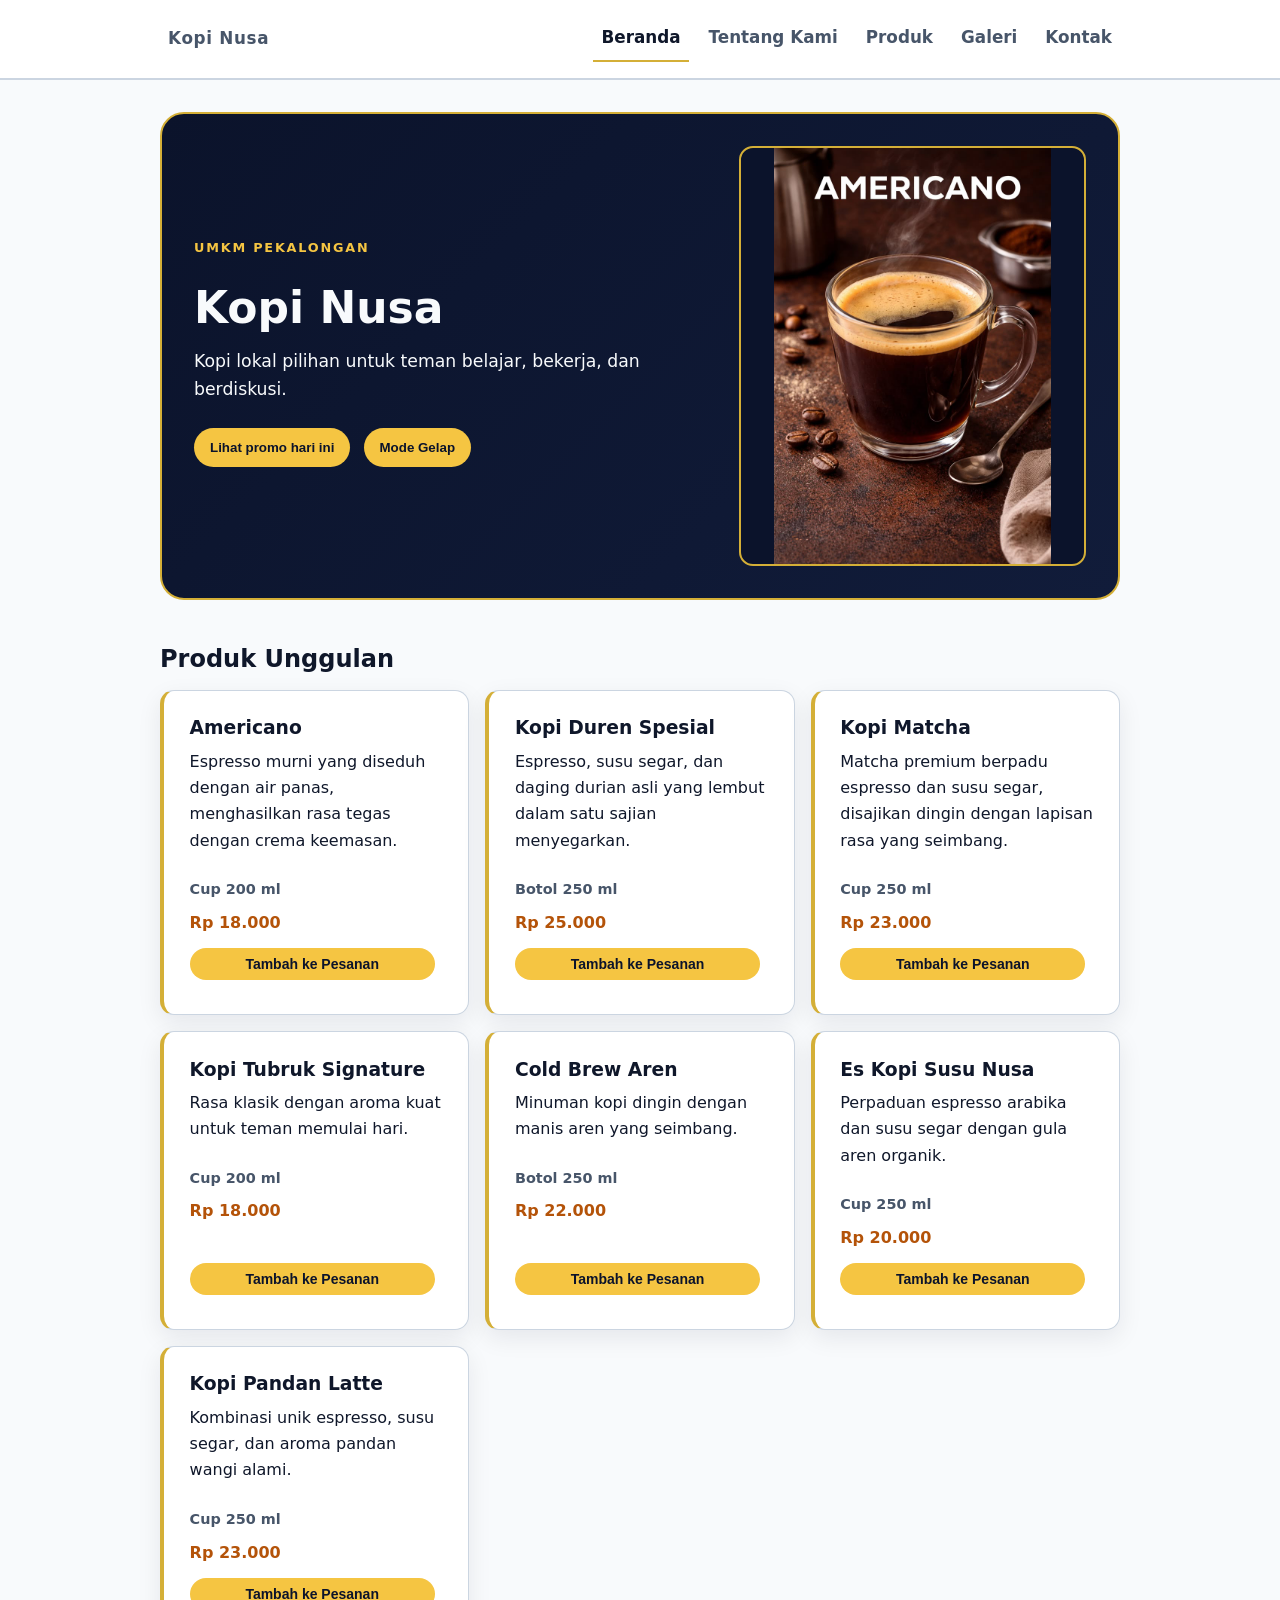
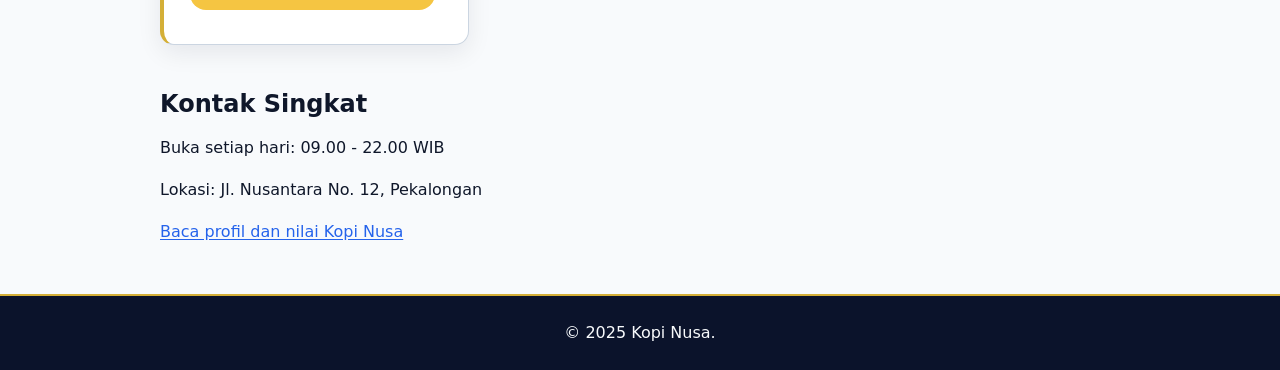
==== commit 86d7b602: "P07" ====
--- a/index.html
+++ b/index.html
@@ -2,7 +2,7 @@
 <html lang="id">
 <head>
   <meta charset="utf-8" />
-  <meta name="viewport" content="width=device-width, initial-scale=1.0" />
+  <meta name="viewport" content="width=device-width, initial-scale=1" />
   <title>Kopi Nusa Website UMKM</title>
   <link rel="stylesheet" href="css/style.css" />
 </head>
@@ -33,7 +33,7 @@
         <button id="themeButton" type="button">Mode Gelap</button>
       </div>
 
-      <img class="hero-image" src="assets/images/americano.jpeg" alt="Segelas americano panas bercrema keemasan di atas meja kayu, ditemani biji kopi dan sendok" />
+      <img class="hero-image" src="assets/images/americano.jpeg" alt="Segelas americano panas bercrema keemasan di atas meja kayu, ditemani biji kopi dan sendok" width="736" height="1104" />
     </section>
 
     <section aria-labelledby="produk-title">
--- a/css/style.css
+++ b/css/style.css
@@ -78,11 +78,12 @@
 h2,
 h3 {
   margin-top: 0;
+  overflow-wrap: anywhere;
 }
 
 h1 {
   margin-bottom: var(--space-3);
-  font-size: clamp(2rem, 5vw, 2.75rem);
+  font-size: clamp(1.85rem, 1.25rem + 3vw, 2.75rem);
   line-height: 1.2;
 }
 
@@ -135,7 +136,7 @@
   position: sticky;
   top: 0;
   z-index: 50;
-  padding: var(--space-3) var(--space-5);
+  padding: var(--space-3) 0;
   background: var(--color-surface);
   border-bottom: 2px solid var(--color-border);
   transition: background-color 0.3s ease, border-color 0.3s ease;
@@ -146,8 +147,8 @@
   width: min(100% - 2rem, 60rem);
   margin-inline: auto;
   gap: var(--space-3);
-  align-items: center;
-  justify-content: space-between;
+  flex-direction: column;
+  align-items: flex-start;
 }
 
 .brand {
@@ -164,11 +165,11 @@
 
 .nav ul {
   display: flex;
+  flex-direction: column;
+  gap: var(--space-2);
+  flex-wrap: wrap;
   padding: 0;
   margin: 0;
-  gap: var(--space-2);
-  flex-wrap: wrap;
-  align-items: center;
   list-style: none;
 }
 
@@ -210,7 +211,7 @@
 
 .hero {
   display: grid;
-  grid-template-columns: 1.2fr 0.8fr;
+  grid-template-columns: 1fr;
   gap: var(--space-4);
   align-items: center;
   padding: var(--space-5);
@@ -282,7 +283,7 @@
 /* 10. Grid Produk & Kartu Produk */
 .product-grid {
   display: grid;
-  grid-template-columns: repeat(3, minmax(0, 1fr));
+  grid-template-columns: 1fr;
   gap: var(--space-3);
 }
 
@@ -295,7 +296,7 @@
   position: relative;
   flex-direction: column;
   min-width: 0;
-  padding: var(--space-3) var(--space-4);
+  padding: max(1rem, 2vw);
   background: var(--color-surface);
   border: 1px solid var(--color-border);
   border-left: 4px solid var(--color-accent);
@@ -530,7 +531,7 @@
 }
 
 .media-card {
-  padding: var(--space-3);
+  padding: max(1rem, 2vw);
   background: var(--color-surface);
   border: 1px solid var(--color-border);
   border-left: 4px solid var(--color-accent);
@@ -548,7 +549,7 @@
 
 .gallery-grid {
   display: grid;
-  grid-template-columns: repeat(2, minmax(0, 1fr));
+  grid-template-columns: 1fr;
   gap: var(--space-3);
   margin-top: var(--space-3);
 }
@@ -560,12 +561,13 @@
 /* 14b. Grid Profil Tentang Kami */
 .about-grid {
   display: grid;
-  grid-template-columns: repeat(3, minmax(0, 1fr));
+  grid-template-columns: 1fr;
   gap: var(--space-3);
   margin-top: var(--space-3);
 }
 
 .about-card {
+  min-width: 0;
   padding: var(--space-4);
   background: var(--color-surface);
   border: 1px solid var(--color-border);
@@ -577,11 +579,13 @@
 
 .about-card h3 {
   margin-bottom: var(--space-1);
+  overflow-wrap: anywhere;
 }
 
 .about-card p {
   margin-bottom: 0;
   color: var(--color-muted);
+  overflow-wrap: anywhere;
 }
 
 .about-highlights {
@@ -611,6 +615,27 @@
 }
 
 /* 15. Tabel Harga */
+.table-scroll {
+  max-width: 100%;
+  overflow-x: auto;
+  border-radius: var(--radius-md);
+  -webkit-overflow-scrolling: touch;
+}
+
+.table-scroll:focus-visible {
+  outline: 3px solid var(--color-focus);
+  outline-offset: 3px;
+}
+
+.table-scroll table {
+  min-width: 40rem;
+  margin-block: 0;
+}
+
+.table-scroll + p {
+  margin-top: var(--space-3);
+}
+
 table {
   width: 100%;
   margin-top: var(--space-3);
@@ -782,7 +807,7 @@
   flex-direction: column;
   gap: var(--space-3);
   margin-top: var(--space-5);
-  padding: var(--space-4);
+  padding: max(1rem, 2vw);
   background: var(--color-surface);
   border: 1px solid var(--color-border);
   border-left: 4px solid var(--color-accent);
@@ -804,3 +829,39 @@
   display: block;
   margin-top: 0;
 }
+
+/* 19. Breakpoint berbasis konten (mobile-first) */
+@media (min-width: 42rem) {
+  .nav ul {
+    flex-direction: row;
+  }
+
+  .gallery-grid {
+    grid-template-columns: repeat(2, minmax(0, 1fr));
+  }
+}
+
+@media (min-width: 48rem) {
+  .hero {
+    grid-template-columns: minmax(0, 1.2fr) minmax(0, 0.8fr);
+    align-items: center;
+  }
+
+  .product-grid,
+  .about-grid {
+    grid-template-columns: repeat(2, minmax(0, 1fr));
+  }
+}
+
+@media (min-width: 60rem) {
+  .nav {
+    flex-direction: row;
+    align-items: center;
+    justify-content: space-between;
+  }
+
+  .product-grid,
+  .about-grid {
+    grid-template-columns: repeat(3, minmax(0, 1fr));
+  }
+}
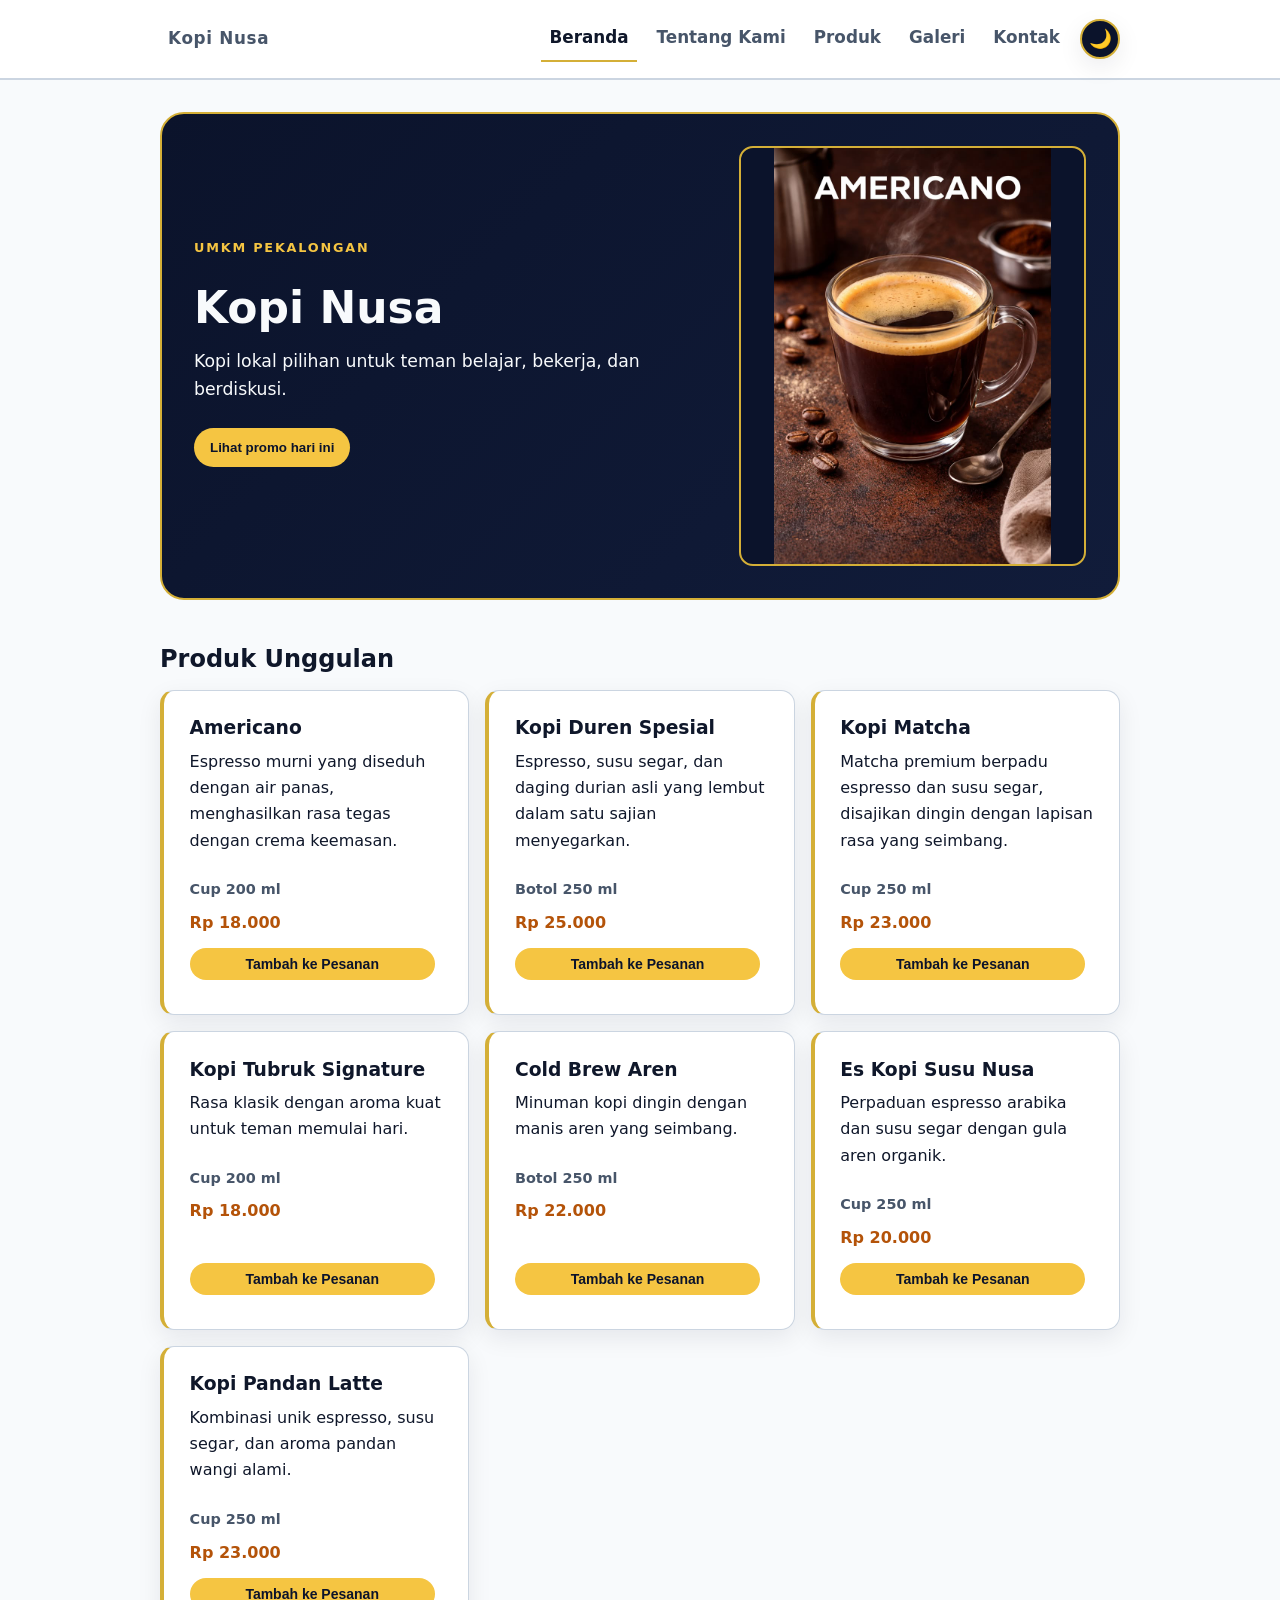
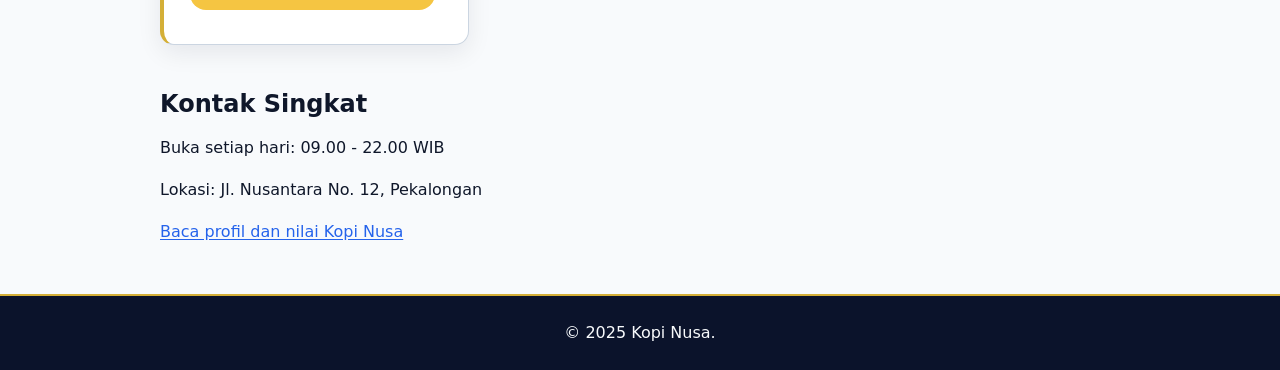
==== commit 667d9dae: "P10" ====
--- a/index.html
+++ b/index.html
@@ -3,8 +3,10 @@
 <head>
   <meta charset="utf-8" />
   <meta name="viewport" content="width=device-width, initial-scale=1" />
-  <title>Kopi Nusa Website UMKM</title>
+  <title>Kopi Nusa</title>
+  <link rel="icon" href="favicon.ico" type="image/x-icon" />
   <link rel="stylesheet" href="css/style.css" />
+  <script src="js/app.js" defer></script>
 </head>
 <body>
  
@@ -13,6 +15,7 @@
   <header class="site-header">
     <nav class="nav" aria-label="Navigasi utama">
       <a class="brand" href="index.html">Kopi Nusa</a>
+      <button type="button" id="toggle-tema" class="theme-icon-btn" aria-label="Aktifkan mode gelap" title="Ubah tema">🌙</button>
       <ul>
         <li><a aria-current="page" href="index.html">Beranda</a></li>
         <li><a href="tentang.html">Tentang Kami</a></li>
@@ -30,7 +33,6 @@
         <h1 id="hero-title">Kopi Nusa</h1>
         <p>Kopi lokal pilihan untuk teman belajar, bekerja, dan berdiskusi.</p>
         <button id="promoButton" type="button">Lihat promo hari ini</button>
-        <button id="themeButton" type="button">Mode Gelap</button>
       </div>
 
       <img class="hero-image" src="assets/images/americano.jpeg" alt="Segelas americano panas bercrema keemasan di atas meja kayu, ditemani biji kopi dan sendok" width="736" height="1104" />
--- a/css/style.css
+++ b/css/style.css
@@ -143,16 +143,20 @@
 }
 
 .nav {
-  display: flex;
+  display: grid;
+  grid-template-columns: minmax(0, 1fr) auto;
+  grid-template-areas:
+    "brand theme"
+    "menu menu";
+  align-items: center;
   width: min(100% - 2rem, 60rem);
   margin-inline: auto;
   gap: var(--space-3);
-  flex-direction: column;
-  align-items: flex-start;
 }
 
 .brand {
   display: inline-block;
+  grid-area: brand;
   flex-shrink: 0;
   margin-bottom: 0;
   color: var(--color-text);
@@ -165,12 +169,51 @@
 
 .nav ul {
   display: flex;
+  grid-area: menu;
   flex-direction: column;
+  flex-wrap: wrap;
   gap: var(--space-2);
-  flex-wrap: wrap;
   padding: 0;
   margin: 0;
   list-style: none;
+}
+
+/* Tombol toggle tema berbentuk ikon, selalu di pojok kanan navigasi. */
+.theme-icon-btn {
+  display: inline-flex;
+  grid-area: theme;
+  align-items: center;
+  justify-content: center;
+  justify-self: end;
+  width: 2.5rem;
+  height: 2.5rem;
+  padding: 0;
+  margin: 0;
+  color: var(--color-accent-bright);
+  font-size: 1.15rem;
+  font-weight: 400;
+  line-height: 1;
+  background: var(--color-primary);
+  border: 2px solid var(--color-accent);
+  border-radius: 999px;
+  box-shadow: var(--shadow-card);
+  cursor: pointer;
+  flex-shrink: 0;
+  transition: background-color 0.2s ease, border-color 0.2s ease, transform 0.15s ease;
+}
+
+.theme-icon-btn:hover {
+  background: var(--color-primary-strong);
+  border-color: var(--color-accent-bright);
+}
+
+.theme-icon-btn:active {
+  transform: scale(0.96);
+}
+
+.theme-icon-btn:focus-visible {
+  outline: 3px solid var(--color-focus);
+  outline-offset: 3px;
 }
 
 .nav li {
@@ -830,38 +873,188 @@
   margin-top: 0;
 }
 
-/* 19. Breakpoint berbasis konten (mobile-first) */
+/* 19. Komponen Data Produk JavaScript (P09) */
+.section-header {
+  max-width: 68ch;
+  margin-bottom: var(--space-4);
+}
+
+.section-header .eyebrow {
+  margin-bottom: var(--space-1);
+}
+
+.section-header h2 {
+  margin-bottom: var(--space-2);
+}
+
+.section-header p:last-child {
+  margin-bottom: 0;
+  color: var(--color-muted);
+}
+
+.js-product-grid {
+  display: grid;
+  grid-template-columns: 1fr;
+  gap: var(--space-3);
+}
+
+.js-product-card {
+  display: flex;
+  flex-direction: column;
+  gap: var(--space-2);
+  min-width: 0;
+  padding: max(1rem, 2vw);
+  background: var(--color-surface);
+  border: 1px solid var(--color-border);
+  border-left: 4px solid var(--color-accent);
+  border-radius: var(--radius-md);
+  box-shadow: var(--shadow-card);
+  transition: background-color 0.3s ease, border-color 0.3s ease, transform 0.15s ease;
+}
+
+.js-product-card:hover {
+  border-color: var(--color-accent);
+  transform: translateY(-2px);
+}
+
+.js-product-card h3,
+.js-product-card p {
+  margin: 0;
+  max-width: none;
+  overflow-wrap: anywhere;
+}
+
+.js-product-card .product-category {
+  color: var(--color-muted);
+  font-size: 0.9rem;
+  font-weight: 600;
+}
+
+.featured-badge {
+  align-self: flex-start;
+  padding: 0.25rem var(--space-2);
+  color: var(--color-primary);
+  font-size: 0.8rem;
+  font-weight: 800;
+  background: var(--color-accent-bright);
+  border: 1px solid var(--color-accent);
+  border-radius: var(--radius-pill);
+}
+
+.js-product-price {
+  display: flex;
+  flex-wrap: wrap;
+  gap: var(--space-1);
+  align-items: baseline;
+}
+
+.price-old {
+  color: var(--color-muted);
+  font-size: 0.9rem;
+  text-decoration: line-through;
+}
+
+.price-promo {
+  color: var(--color-price);
+  font-size: 1.05rem;
+  font-weight: 800;
+}
+
+.stock-badge {
+  align-self: flex-start;
+  padding: 0.2rem var(--space-2);
+  color: var(--color-success-text);
+  font-size: 0.8rem;
+  font-weight: 700;
+  background: color-mix(in srgb, var(--color-success-text) 4%, var(--color-surface));
+  border: 1px solid color-mix(in srgb, var(--color-success-text) 35%, var(--color-border));
+  border-radius: var(--radius-pill);
+}
+
+.stock-badge.warning {
+  color: var(--color-price);
+  background: color-mix(in srgb, var(--color-price) 4%, var(--color-surface));
+  border-color: color-mix(in srgb, var(--color-price) 35%, var(--color-border));
+}
+
+.stock-badge.empty {
+  color: var(--color-danger);
+  background: color-mix(in srgb, var(--color-danger) 4%, var(--color-surface));
+  border-color: color-mix(in srgb, var(--color-danger) 35%, var(--color-border));
+}
+
+.js-product-card .product-action {
+  margin-top: auto;
+  padding-top: var(--space-2);
+  color: var(--color-muted);
+  font-size: 0.875rem;
+  font-weight: 700;
+}
+
+/* 19. data produk js*/
+#produk-unggulan {
+  font-weight: 700;
+  color: var(--color-primary, #f5c542);
+}
+
+/* Jaga kontras teks unggulan di gelap. */
+body.dark-mode #produk-unggulan {
+  color: var(--color-accent-bright);
+}
+
+.category-summary {
+  padding: var(--space-2) var(--space-3);
+  margin: var(--space-2) 0 0;
+  color: var(--color-text);
+  font-size: 0.95rem;
+  font-weight: 600;
+  background: var(--color-surface);
+  border: 1px solid var(--color-border);
+  border-left: 4px solid var(--color-accent);
+  border-radius: var(--radius-md);
+  transition: background-color 0.3s ease, color 0.3s ease, border-color 0.3s ease;
+}
+
+/* Menang atas warna muted dari .section-header p:last-child. */
+.section-header p.category-summary {
+  color: var(--color-text);
+}
+
+/* 20. Breakpoint berbasis konten*/
 @media (min-width: 42rem) {
-  .nav ul {
-    flex-direction: row;
-  }
-
   .gallery-grid {
     grid-template-columns: repeat(2, minmax(0, 1fr));
   }
 }
 
 @media (min-width: 48rem) {
+  .nav {
+    grid-template-columns: auto minmax(0, 1fr) auto;
+    grid-template-areas: "brand menu theme";
+    gap: var(--space-2);
+  }
+
+  .nav ul {
+    flex-direction: row;
+    justify-content: flex-end;
+  }
+
   .hero {
     grid-template-columns: minmax(0, 1.2fr) minmax(0, 0.8fr);
     align-items: center;
   }
 
   .product-grid,
-  .about-grid {
+  .about-grid,
+  .js-product-grid {
     grid-template-columns: repeat(2, minmax(0, 1fr));
   }
 }
 
 @media (min-width: 60rem) {
-  .nav {
-    flex-direction: row;
-    align-items: center;
-    justify-content: space-between;
-  }
-
   .product-grid,
-  .about-grid {
+  .about-grid,
+  .js-product-grid {
     grid-template-columns: repeat(3, minmax(0, 1fr));
   }
 }
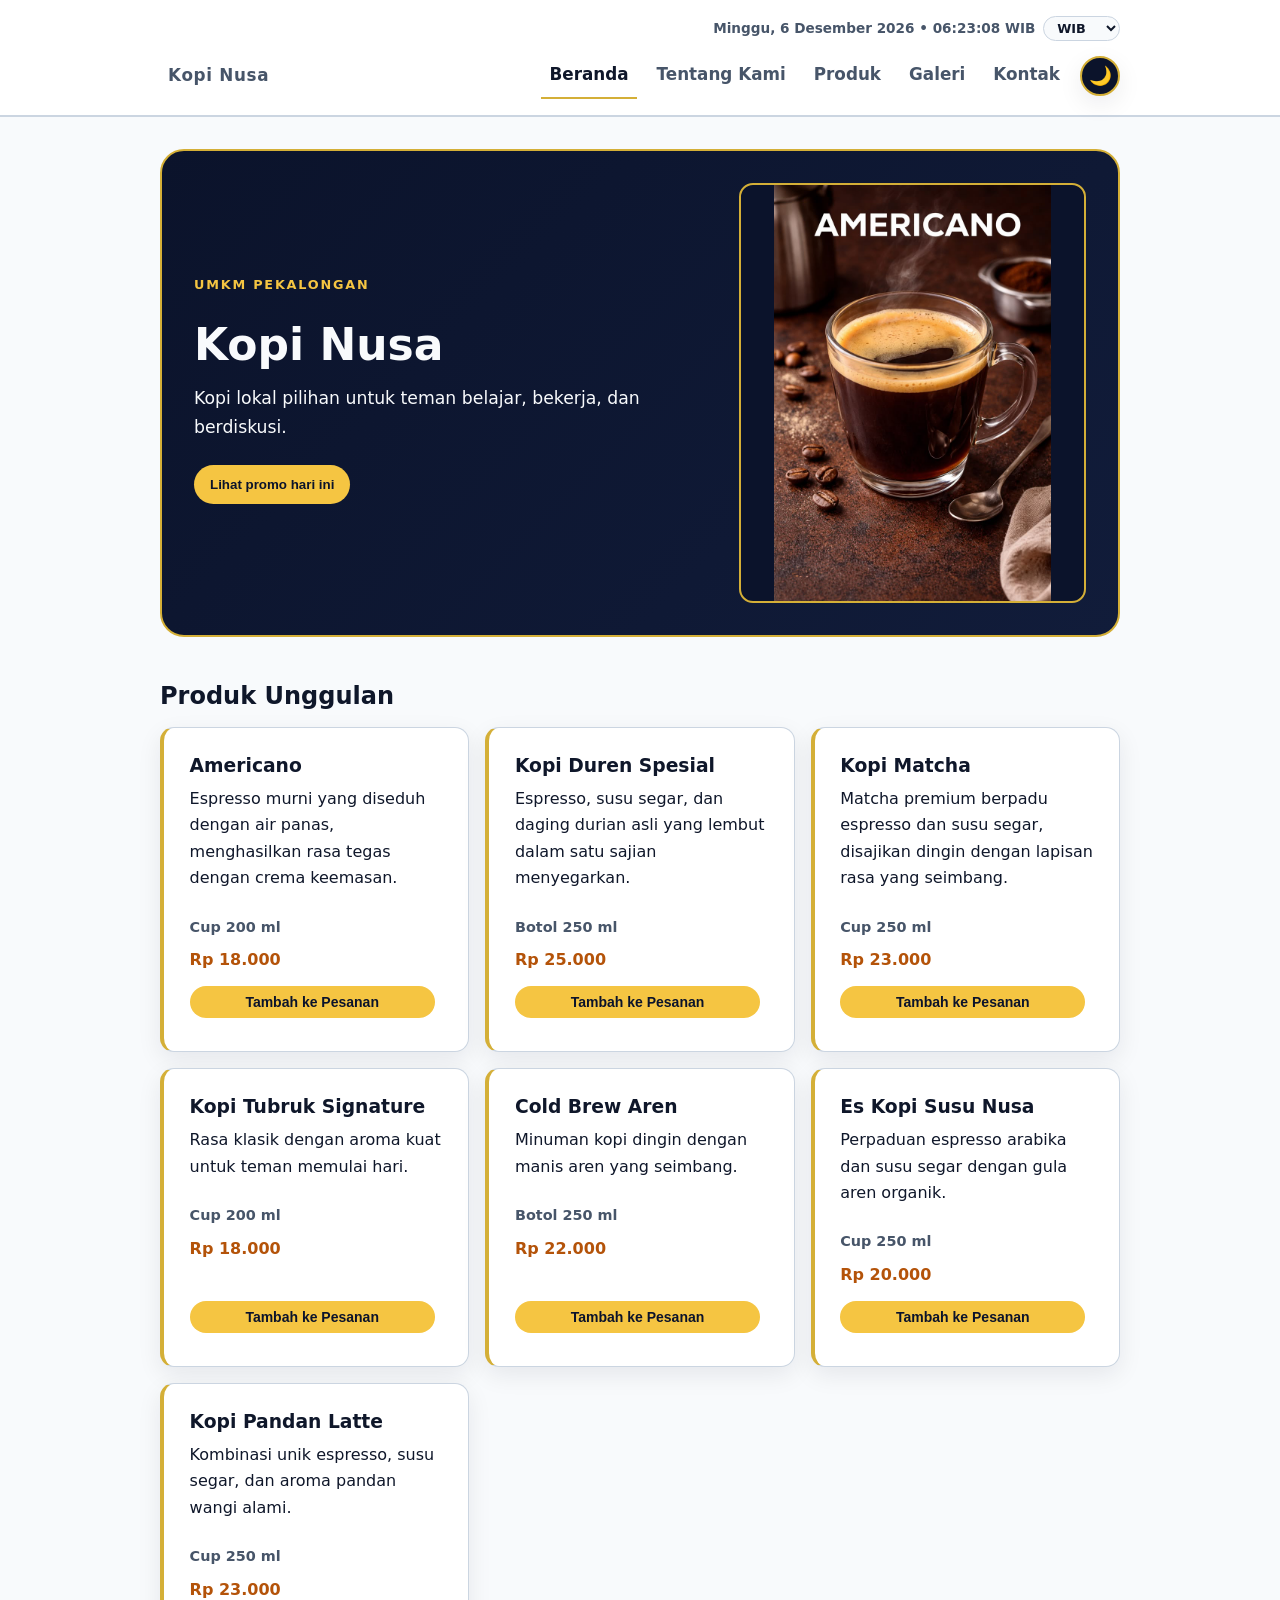
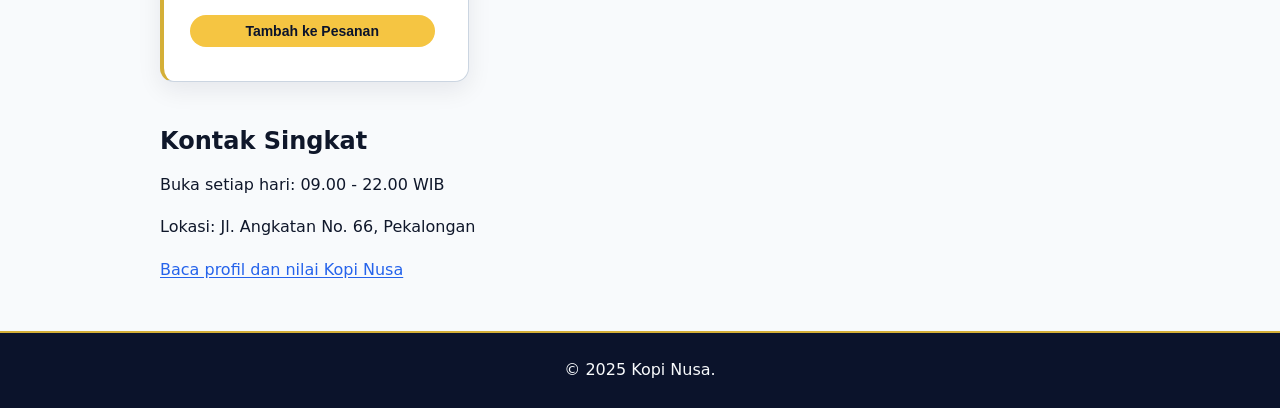
==== commit 44939edf: "P11" ====
--- a/index.html
+++ b/index.html
@@ -14,6 +14,15 @@
 
   <header class="site-header">
     <nav class="nav" aria-label="Navigasi utama">
+      <div class="live-clock-widget" aria-label="Waktu operasional real-time">
+        <time id="live-clock-text" class="clock-text">Memuat waktu...</time>
+        <label for="timezone-select" class="sr-only">Pilih Zona Waktu</label>
+        <select id="timezone-select" class="timezone-select" aria-label="Pilih zona waktu Indonesia">
+          <option value="Asia/Jakarta" data-label="WIB" selected>WIB</option>
+          <option value="Asia/Makassar" data-label="WITA">WITA</option>
+          <option value="Asia/Jayapura" data-label="WIT">WIT</option>
+        </select>
+      </div>
       <a class="brand" href="index.html">Kopi Nusa</a>
       <button type="button" id="toggle-tema" class="theme-icon-btn" aria-label="Aktifkan mode gelap" title="Ubah tema">🌙</button>
       <ul>
@@ -112,7 +121,7 @@
     <section id="kontak" aria-labelledby="kontak-title">
       <h2 id="kontak-title">Kontak Singkat</h2>
       <p>Buka setiap hari: 09.00 - 22.00 WIB</p>
-      <p>Lokasi: Jl. Nusantara No. 12, Pekalongan</p>
+      <p>Lokasi: Jl. Angkatan No. 66, Pekalongan</p>
       <p><a href="tentang.html">Baca profil dan nilai Kopi Nusa</a></p>
     </section>
   </main>
--- a/css/style.css
+++ b/css/style.css
@@ -131,6 +131,19 @@
   z-index: 100;
 }
 
+/* Teks tetap terbaca screen reader, tetapi tersembunyi secara visual. */
+.sr-only {
+  position: absolute;
+  width: 1px;
+  height: 1px;
+  padding: 0;
+  margin: -1px;
+  overflow: hidden;
+  clip: rect(0, 0, 0, 0);
+  white-space: nowrap;
+  border: 0;
+}
+
 /* 7. Header & Navigasi */
 .site-header {
   position: sticky;
@@ -146,12 +159,72 @@
   display: grid;
   grid-template-columns: minmax(0, 1fr) auto;
   grid-template-areas:
+    "clock clock"
     "brand theme"
     "menu menu";
   align-items: center;
   width: min(100% - 2rem, 60rem);
   margin-inline: auto;
   gap: var(--space-3);
+}
+
+/* Widget jam real-time di baris meta atas navigasi. */
+.live-clock-widget {
+  display: flex;
+  flex-wrap: wrap;
+  grid-area: clock;
+  align-items: center;
+  justify-content: flex-end;
+  justify-self: end;
+  gap: 0.25rem 0.5rem;
+  min-width: 0;
+  max-width: 100%;
+}
+
+.clock-text {
+  min-width: 0;
+  color: var(--color-muted);
+  font-size: 0.85rem;
+  font-weight: 600;
+  line-height: 1.4;
+  font-variant-numeric: tabular-nums;
+  overflow-wrap: anywhere;
+}
+
+.timezone-select {
+  width: auto;
+  max-width: 100%;
+  padding: 0.2rem 0.55rem;
+  margin: 0;
+  color: var(--color-text);
+  font-family: var(--font-body);
+  font-size: 0.8rem;
+  font-weight: 700;
+  line-height: 1.4;
+  background: var(--color-surface-soft);
+  border: 1px solid var(--color-border);
+  border-radius: var(--radius-pill);
+  cursor: pointer;
+  transition: background-color 0.2s ease, border-color 0.2s ease;
+}
+
+.timezone-select:hover {
+  border-color: var(--color-accent);
+}
+
+.timezone-select:focus {
+  border-color: var(--color-accent);
+}
+
+body.dark-mode .timezone-select {
+  color: var(--color-text);
+  background: var(--color-surface);
+  border-color: var(--color-border);
+}
+
+body.dark-mode .timezone-select:hover,
+body.dark-mode .timezone-select:focus {
+  border-color: var(--color-accent-bright);
 }
 
 .brand {
@@ -1002,22 +1075,194 @@
   color: var(--color-accent-bright);
 }
 
-.category-summary {
-  padding: var(--space-2) var(--space-3);
-  margin: var(--space-2) 0 0;
+.catalog-meta {
+  display: flex;
+  flex-wrap: wrap;
+  align-items: center;
+  gap: 0.35rem 0.75rem;
+  max-width: none;
+}
+
+.catalog-meta p {
+  max-width: none;
+  margin: 0;
+  color: var(--color-muted);
+  font-size: 0.95rem;
+  line-height: 1.5;
+}
+
+.catalog-meta p + p::before {
+  margin-right: 0.6rem;
+  color: var(--color-accent);
+  content: "•";
+}
+
+/* Ringkasan kategori tampil sebagai teks ringkas, bukan kartu terpisah. */
+#ringkasan-kategori,
+.section-header p.category-summary {
+  padding: 0;
+  margin: 0;
   color: var(--color-text);
   font-size: 0.95rem;
   font-weight: 600;
+  background: transparent;
+  border: 0;
+  border-radius: 0;
+  box-shadow: none;
+}
+
+/* 20. Kontrol Filter & Status Katalog Dinamis */
+.catalog-controls {
+  display: flex;
+  flex-direction: column;
+  gap: 0.75rem;
+  margin: 0 0 var(--space-3);
+}
+
+.filter-group {
+  display: flex;
+  flex-direction: column;
+  gap: 0.35rem;
+  min-width: 0;
+}
+
+.filter-label {
+  color: var(--color-muted);
+  font-size: 0.8rem;
+  font-weight: 700;
+  letter-spacing: 0.02em;
+  line-height: 1.4;
+}
+
+.filter-bar {
+  display: flex;
+  flex-wrap: wrap;
+  gap: var(--space-1);
+  padding: 0;
+  margin: 0;
+  background: transparent;
+  border: 0;
+  box-shadow: none;
+}
+
+.produk-status {
+  max-width: none;
+  padding: 0;
+  margin: 0 0 var(--space-3);
+  color: var(--color-muted);
+  font-size: 0.95rem;
+  font-weight: 600;
+  background: transparent;
+  border: 0;
+  border-radius: 0;
+  overflow-wrap: anywhere;
+}
+
+.filter-button {
+  padding: 0.4rem var(--space-3);
+  margin: 0;
+  color: var(--color-text);
+  font-size: 0.9rem;
+  font-weight: 700;
+  background: var(--color-surface-soft);
+  border: 1px solid var(--color-border);
+  border-radius: var(--radius-pill);
+  transition: color 0.2s ease, background-color 0.2s ease,
+    border-color 0.2s ease;
+}
+
+.filter-button:hover {
+  color: var(--color-primary);
+  background: var(--color-accent-bright);
+  border-color: var(--color-accent);
+}
+
+.filter-button:focus-visible {
+  outline: 3px solid var(--color-focus);
+  outline-offset: 3px;
+}
+
+.filter-button.is-active {
+  color: var(--color-primary);
+  background: var(--color-accent-bright);
+  border-color: var(--color-accent);
+  box-shadow: 0 0 0 1px var(--color-accent) inset;
+}
+
+body.dark-mode .filter-button {
+  color: var(--color-text);
   background: var(--color-surface);
+  border-color: var(--color-border);
+}
+
+body.dark-mode .filter-button:hover,
+body.dark-mode .filter-button.is-active {
+  color: var(--color-primary);
+  background: var(--color-accent-bright);
+  border-color: var(--color-accent);
+}
+
+.empty-state {
+  grid-column: 1 / -1;
+  max-width: none;
+  padding: 2rem 1rem;
+  margin: 0;
+  color: var(--color-muted);
+  text-align: center;
+  background: var(--color-surface);
+  border: 1px dashed var(--color-border);
+  border-radius: var(--radius-md);
+  overflow-wrap: anywhere;
+}
+
+.js-product-card .category-note {
+  color: var(--color-muted);
+  font-size: 0.9rem;
+  font-weight: 600;
+}
+
+.js-product-card .price {
+  display: flex;
+  flex-wrap: wrap;
+  gap: var(--space-1);
+  align-items: baseline;
+  margin: 0;
+}
+
+.ghost-button {
+  align-self: flex-start;
+  padding: 0.4rem var(--space-3);
+  margin: auto 0 0;
+  color: var(--color-text);
+  font-size: 0.85rem;
+  font-weight: 700;
+  background: transparent;
   border: 1px solid var(--color-border);
-  border-left: 4px solid var(--color-accent);
-  border-radius: var(--radius-md);
-  transition: background-color 0.3s ease, color 0.3s ease, border-color 0.3s ease;
-}
-
-/* Menang atas warna muted dari .section-header p:last-child. */
-.section-header p.category-summary {
-  color: var(--color-text);
+  border-radius: var(--radius-pill);
+  transition: color 0.2s ease, background-color 0.2s ease,
+    border-color 0.2s ease;
+}
+
+.ghost-button:hover {
+  color: var(--color-primary);
+  background: var(--color-accent-bright);
+  border-color: var(--color-accent);
+}
+
+.ghost-button:focus-visible {
+  outline: 3px solid var(--color-focus);
+  outline-offset: 3px;
+}
+
+body.dark-mode .ghost-button {
+  color: var(--color-text);
+  border-color: var(--color-border);
+}
+
+body.dark-mode .ghost-button:hover {
+  color: var(--color-primary);
+  background: var(--color-accent-bright);
+  border-color: var(--color-accent);
 }
 
 /* 20. Breakpoint berbasis konten*/
@@ -1025,12 +1270,20 @@
   .gallery-grid {
     grid-template-columns: repeat(2, minmax(0, 1fr));
   }
+
+  .filter-group {
+    flex-direction: row;
+    align-items: center;
+    gap: var(--space-1);
+  }
 }
 
 @media (min-width: 48rem) {
   .nav {
     grid-template-columns: auto minmax(0, 1fr) auto;
-    grid-template-areas: "brand menu theme";
+    grid-template-areas:
+      "clock clock clock"
+      "brand menu theme";
     gap: var(--space-2);
   }
 
